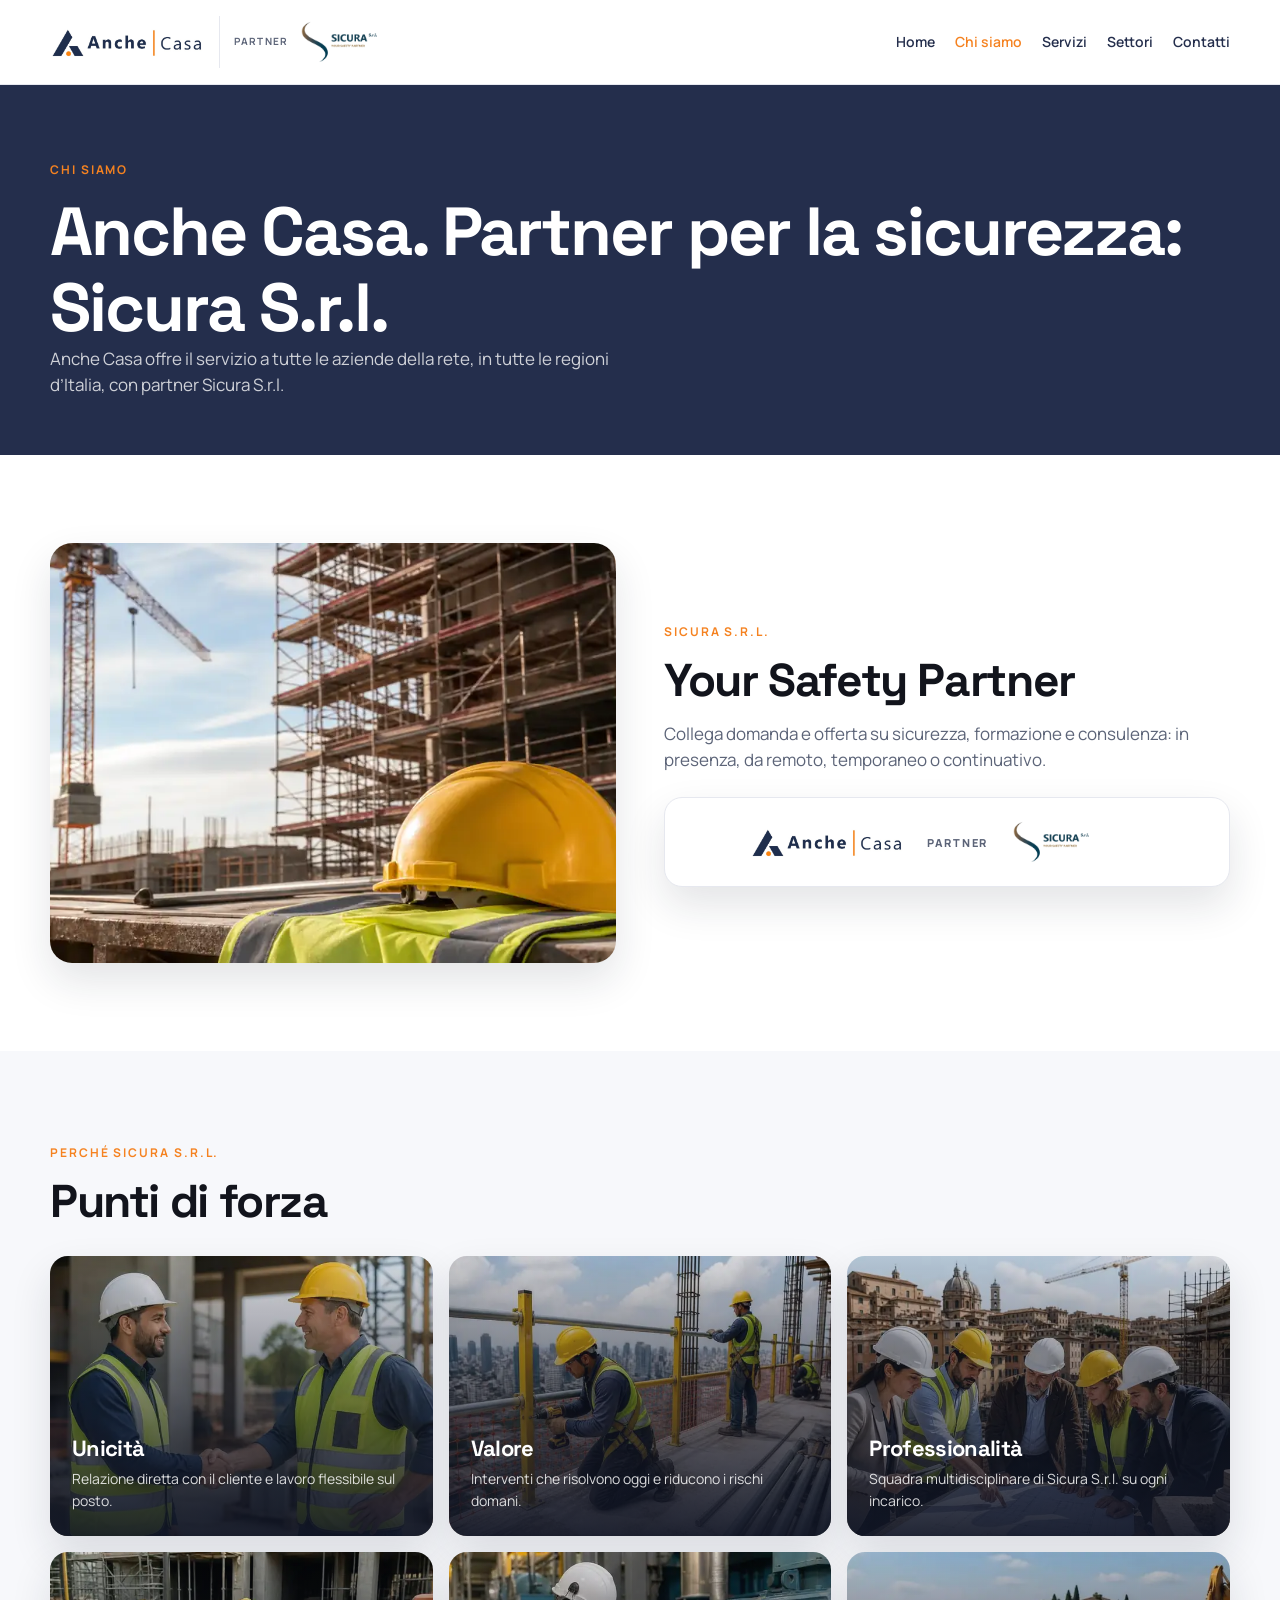
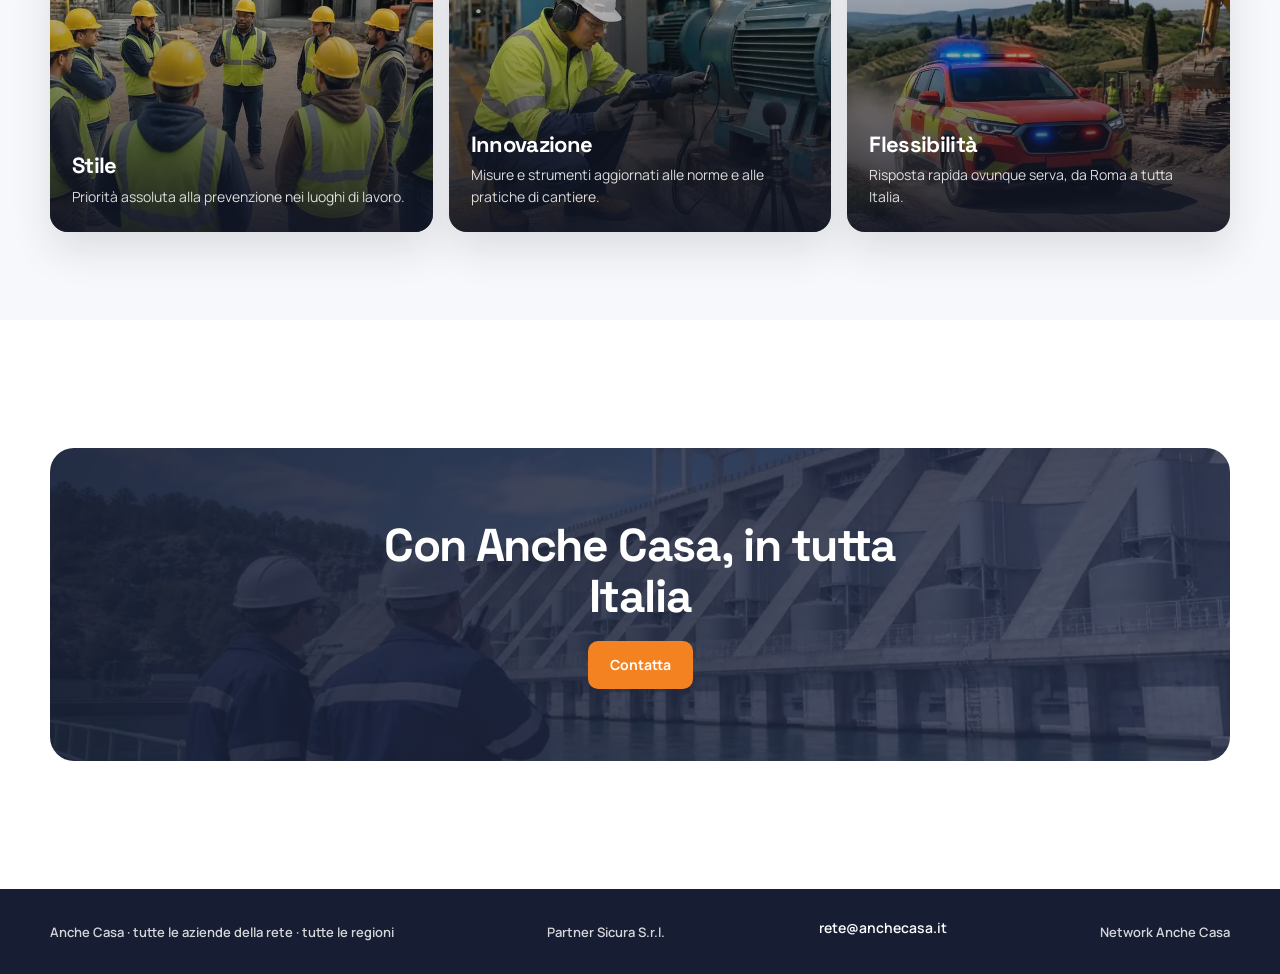
==== chi-siamo.html @ e75a2d47 "Publish Sicura landing so the WhatsApp link stays online. Co-authored-by: Cursor <cursoragent@cursor" ====
<!DOCTYPE html>
<html lang="it">
<head>
  <meta charset="UTF-8" />
  <meta name="viewport" content="width=device-width, initial-scale=1, viewport-fit=cover" />
  <meta property="og:image" content="https://anchecasa.github.io/sicura/assets/whatsapp-card.jpg" />
  <meta property="og:url" content="https://anchecasa.github.io/sicura/chi-siamo.html" />
  <title>Chi siamo · Anche Casa e Sicura S.r.l.</title>
  <link rel="preconnect" href="https://fonts.googleapis.com" />
  <link rel="preconnect" href="https://fonts.gstatic.com" crossorigin />
  <link href="https://fonts.googleapis.com/css2?family=Manrope:wght@400;500;600;700;800&family=Space+Grotesk:wght@500;600;700&display=swap" rel="stylesheet" />
  <link rel="stylesheet" href="assets/site.css?v=12" />
</head>
<body>
  <header class="site-header">
    <div class="wrap nav">
      <a class="brand" href="index.html">
        <img class="anche" src="assets/anche-casa-logo.jpg" alt="Anche Casa" />
        <span class="partner"><span class="lab">Partner</span><img class="lockup" src="assets/sicura-lockup.png" alt="Sicura S.r.l." /></span>
      </a>
      <nav class="nav-links" id="menu">
        <a href="index.html">Home</a>
        <a class="active" href="chi-siamo.html">Chi siamo</a>
        <a href="servizi.html">Servizi</a>
        <a href="progetti.html">Settori</a>
        <a href="contatti.html">Contatti</a>
      </nav>
      <button class="burger" id="burger" aria-label="Menu"><span></span><span></span><span></span></button>
    </div>
  </header>

  <section class="page-hero">
    <div class="wrap">
      <p class="eyebrow">Chi siamo</p>
      <h1>Anche Casa. Partner per la sicurezza: Sicura S.r.l.</h1>
      <p class="lead">Anche Casa offre il servizio a tutte le aziende della rete, in tutte le regioni d’Italia, con partner Sicura S.r.l.</p>
    </div>
  </section>

  <section class="section">
    <div class="wrap split">
      <div class="split-photo" style="background-image:url('assets/cat-cantieri.webp')"></div>
      <div>
        <p class="eyebrow">Sicura S.r.l.</p>
        <h2>Your Safety Partner</h2>
        <p class="lead">Collega domanda e offerta su sicurezza, formazione e consulenza: in presenza, da remoto, temporaneo o continuativo.</p>
        <div class="partner-card block">
          <img class="anche" src="assets/anche-casa-logo.jpg" alt="Anche Casa" />
          <span class="lab">Partner</span>
          <img class="sicura" src="assets/sicura-lockup.png" alt="Sicura S.r.l." />
        </div>
      </div>
    </div>
  </section>

  <section class="section alt">
    <div class="wrap">
      <p class="eyebrow">Perché Sicura S.r.l.</p>
      <h2>Punti di forza</h2>
      <div class="services" style="margin-top:28px">
        <a class="service-card" style="--svc-img:url('card-unicita.webp')" href="mailto:rete@anchecasa.it"><div class="body"><h3>Unicità</h3><p>Relazione diretta con il cliente e lavoro flessibile sul posto.</p></div></a>
        <a class="service-card" style="--svc-img:url('card-valore.webp')" href="mailto:rete@anchecasa.it"><div class="body"><h3>Valore</h3><p>Interventi che risolvono oggi e riducono i rischi domani.</p></div></a>
        <a class="service-card" style="--svc-img:url('card-professionalita.webp')" href="mailto:rete@anchecasa.it"><div class="body"><h3>Professionalità</h3><p>Squadra multidisciplinare di Sicura S.r.l. su ogni incarico.</p></div></a>
        <a class="service-card" style="--svc-img:url('card-stile.webp')" href="mailto:rete@anchecasa.it"><div class="body"><h3>Stile</h3><p>Priorità assoluta alla prevenzione nei luoghi di lavoro.</p></div></a>
        <a class="service-card" style="--svc-img:url('card-innovazione.webp')" href="mailto:rete@anchecasa.it"><div class="body"><h3>Innovazione</h3><p>Misure e strumenti aggiornati alle norme e alle pratiche di cantiere.</p></div></a>
        <a class="service-card" style="--svc-img:url('card-flessibilita.webp')" href="mailto:rete@anchecasa.it"><div class="body"><h3>Flessibilità</h3><p>Risposta rapida ovunque serva, da Roma a tutta Italia.</p></div></a>
      </div>
    </div>
  </section>

  <section class="section">
    <div class="wrap">
      <div class="footer-cta">
        <h2>Con Anche Casa, in tutta Italia</h2>
        <a class="btn btn-orange" href="mailto:rete@anchecasa.it">Contatta</a>
        </div>
    </div>
  </section>

  <footer class="site-footer">
    <div class="wrap foot-bar">
      <span>Anche Casa · tutte le aziende della rete · tutte le regioni</span>
      <span>Partner Sicura S.r.l.</span>
      <a href="mailto:rete@anchecasa.it">rete@anchecasa.it</a>
      <span>Network Anche Casa</span>
    </div>
  </footer>
  <script src="assets/site.js?v=5"></script>
</body>
</html>
---- assets/site.css ----
:root {
  --navy: #242e4c;
  --navy-deep: #171e33;
  --orange: #f58220;
  --orange-hot: #ff9a3c;
  --ink: #12141c;
  --muted: #5c6478;
  --line: #e6e8ef;
  --paper: #f7f8fb;
  --white: #ffffff;
  --teal: #0f3c4f;
  --bronze: #9c7e4f;
  --shadow: 0 18px 40px rgba(23, 30, 51, 0.12);
  --font: "Manrope", system-ui, sans-serif;
  --display: "Space Grotesk", system-ui, sans-serif;
}

* { box-sizing: border-box; margin: 0; padding: 0; }
html {
  scroll-behavior: smooth;
  overflow-x: hidden;
  max-width: 100%;
}
body {
  font-family: var(--font);
  color: var(--ink);
  background: var(--white);
  line-height: 1.55;
  overflow-x: hidden;
  max-width: 100%;
  width: 100%;
  padding-top: 84px;
}
img { max-width: 100%; height: auto; display: block; }
a { color: inherit; text-decoration: none; }
ul { list-style: none; }
button, input, select, textarea { font: inherit; max-width: 100%; }

.wrap {
  width: min(1180px, calc(100% - 32px));
  margin: 0 auto;
  max-width: 100%;
}
.section { padding: 88px 0; }
.section.alt { background: var(--paper); }
.eyebrow {
  display: inline-block;
  font-size: 12px;
  font-weight: 700;
  letter-spacing: 0.16em;
  text-transform: uppercase;
  color: var(--orange);
  margin-bottom: 14px;
}
h1, h2, h3 {
  font-family: var(--display);
  letter-spacing: -0.03em;
  line-height: 1.12;
}
h1 { font-size: clamp(40px, 6vw, 68px); }
h2 { font-size: clamp(30px, 4vw, 46px); margin-bottom: 14px; }
h3 { font-size: 22px; }
.lead { color: var(--muted); font-size: 17px; max-width: 58ch; }
.accent { color: var(--orange); font-style: italic; font-weight: 600; }

.btn {
  display: inline-flex; align-items: center; justify-content: center; gap: 8px;
  min-height: 48px; padding: 0 22px;
  border-radius: 10px; border: 0; cursor: pointer;
  font-weight: 700; font-size: 14px;
  transition: transform .15s ease, filter .15s ease;
}
.btn:hover { transform: translateY(-1px); filter: brightness(1.03); }
.btn-orange { background: var(--orange); color: #fff; }
.btn-dark { background: var(--navy); color: #fff; }
.btn-wa { background: #25d366; color: #fff; }
.btn-ghost {
  background: transparent; color: var(--navy);
  border: 1px solid rgba(36,46,76,.2);
}
.btn-ghost.light { color: #fff; border-color: rgba(255,255,255,.35); }

.nav-cta { flex-shrink: 0; min-height: 42px; padding: 0 18px; }

.site-header {
  position: fixed;
  top: 0;
  left: 0;
  right: 0;
  z-index: 50;
  background: #ffffff;
  border-bottom: 1px solid var(--line);
}
.nav {
  display: flex; align-items: center; justify-content: space-between;
  min-height: 84px; gap: 16px;
}
.brand { display: flex; align-items: center; gap: 14px; min-width: 0; }
.brand img.anche { height: 44px; width: auto; }
.brand .partner {
  display: flex; align-items: center; gap: 10px;
  padding-left: 14px; border-left: 1px solid var(--line);
  min-width: 0;
}
.brand .partner .lab {
  font-size: 10px; color: var(--muted); text-transform: uppercase;
  letter-spacing: .12em; font-weight: 700; white-space: nowrap;
}
.brand .partner img.lockup { height: 52px; width: auto; max-width: 220px; object-fit: contain; }
.nav-links { display: flex; align-items: center; gap: 20px; font-size: 14px; font-weight: 600; color: var(--navy); }
.nav-links a:hover, .nav-links .active { color: var(--orange); }
.burger {
  display: none; width: 42px; height: 42px; border: 1px solid var(--line);
  border-radius: 10px; background: #fff; cursor: pointer;
}
.burger span { display: block; width: 18px; height: 2px; background: var(--navy); margin: 4px auto; }

.hero {
  position: relative;
  min-height: calc(100vh - 120px);
  display: grid; align-items: center;
  color: #fff; overflow: hidden;
}
.hero-bg {
  position: absolute; inset: 0;
  background:
    linear-gradient(105deg, rgba(23,30,51,.92) 0%, rgba(23,30,51,.58) 48%, rgba(23,30,51,.28) 100%),
    url("cat-cantieri.webp") center/cover;
}
.hero .wrap, .hero-content {
  position: relative;
  padding: 96px 28px 80px;
  max-width: 760px;
  box-sizing: border-box;
}
.hero-mock .hero-content {
  margin: 0 auto 0 0;
  width: min(1180px, calc(100% - 64px));
  max-width: 680px;
  padding-left: max(28px, env(safe-area-inset-left));
  padding-right: max(28px, env(safe-area-inset-right));
}
.hero h1 { max-width: 16ch; }
.hero-mock h1 { max-width: 15ch; }
.hero .lead { color: rgba(255,255,255,.84); margin: 18px 0 28px; }
.hero-actions { display: flex; flex-wrap: wrap; gap: 14px; align-items: center; }
.phone-link { color: #fff; font-weight: 700; }
.trust-row {
  display: grid;
  grid-template-columns: repeat(3, minmax(0, 1fr));
  gap: 14px;
  margin-top: 40px;
  padding-top: 28px;
  border-top: 1px solid rgba(255,255,255,.2);
}
.trust-item {
  display: flex; flex-direction: column; gap: 4px;
}
.trust-item strong {
  font-family: var(--display);
  font-size: 16px;
}
.trust-item span {
  font-size: 13px;
  color: rgba(255,255,255,.75);
}

.center-head { text-align: center; margin: 0 auto 36px; max-width: 640px; }
.center-head .lead { margin: 0 auto; }
.center-cta { text-align: center; margin-top: 28px; }

.svc-strip-section { background: #fff; }
.svc-strip {
  display: grid;
  grid-template-columns: repeat(5, minmax(0, 1fr));
  gap: 14px;
}
.svc-strip-2 {
  grid-template-columns: repeat(3, minmax(0, 1fr));
  margin-top: 14px;
  max-width: 760px;
  margin-left: auto;
  margin-right: auto;
}
.svc-tile {
  display: flex;
  flex-direction: column;
  gap: 10px;
  padding: 16px;
  border: 1px solid var(--line);
  border-radius: 14px;
  background: #fff;
  box-shadow: 0 8px 24px rgba(23,30,51,.06);
  text-decoration: none;
  color: var(--ink);
  cursor: pointer;
  transition: transform .2s ease, box-shadow .2s ease, border-color .2s ease;
  min-height: 100%;
}
.svc-tile:hover {
  transform: translateY(-3px);
  border-color: var(--orange);
  box-shadow: 0 16px 32px rgba(23,30,51,.12);
}
.svc-tile-img {
  display: block;
  width: 100%;
  height: auto;
  aspect-ratio: 16/10;
  object-fit: cover;
  border-radius: 10px;
  background: var(--paper);
}
.svc-tile h3 {
  font-size: 17px;
  color: var(--navy);
}
.svc-tile p {
  font-size: 13px;
  color: var(--muted);
  line-height: 1.45;
}

.about-stats {
  display: grid;
  grid-template-columns: repeat(3, minmax(0, 1fr));
  gap: 12px;
  margin-top: 28px;
}
.about-stat {
  padding: 16px;
  border: 1px solid var(--line);
  border-radius: 12px;
  background: #fff;
}
.about-stat b {
  display: block;
  font-family: var(--display);
  font-size: 18px;
  color: var(--navy);
  margin-bottom: 4px;
}
.about-stat span { font-size: 13px; color: var(--muted); }

.project-grid {
  display: grid;
  grid-template-columns: repeat(4, minmax(0, 1fr));
  gap: 14px;
}
.project-card {
  position: relative;
  isolation: isolate;
  overflow: hidden;
  border-radius: 14px;
  min-height: 220px;
  display: flex;
  align-items: flex-end;
  padding: 16px;
  color: #fff;
  text-decoration: none;
  cursor: pointer;
  box-shadow: var(--shadow);
  transition: transform .2s ease;
}
.project-card::before {
  content: "";
  position: absolute; inset: 0; z-index: -2;
  background: var(--svc-img) center/cover no-repeat;
}
.project-card::after {
  content: "";
  position: absolute; inset: 0; z-index: -1;
  background: linear-gradient(180deg, transparent, rgba(17,22,38,.88));
}
.project-card:hover { transform: translateY(-3px); }
.project-card span {
  font-family: var(--display);
  font-size: 18px;
  font-weight: 700;
}

.cta-bar {
  background: var(--navy);
  color: #fff;
  padding: 36px 0;
}
.cta-bar-inner {
  display: flex;
  align-items: center;
  justify-content: space-between;
  gap: 24px;
  flex-wrap: wrap;
}
.cta-bar h2 { margin-bottom: 6px; font-size: clamp(24px, 3vw, 34px); }
.cta-bar p { color: rgba(255,255,255,.78); max-width: 52ch; }

.quote-grid {
  display: grid;
  grid-template-columns: 1fr 1.05fr;
  gap: 36px;
  align-items: start;
}
.quote-grid a { color: var(--orange); font-weight: 700; }

.hero-card {
  background: #fff; color: var(--ink);
  border-radius: 18px; padding: 28px;
  box-shadow: var(--shadow);
}
.hero-card h3 { margin-bottom: 8px; }
.hero-card p { color: var(--muted); font-size: 14px; margin-bottom: 18px; }
.hero-services .hero-svc-list {
  list-style: none;
  display: grid;
  gap: 8px;
  margin: 0 0 18px;
  padding: 0;
}
.hero-services .hero-svc-list a {
  display: block;
  padding: 10px 12px;
  border-radius: 10px;
  background: var(--paper);
  border: 1px solid var(--line);
  color: var(--navy);
  font-size: 14px;
  font-weight: 600;
}
.hero-services .hero-svc-list a:hover {
  border-color: var(--orange);
  color: var(--orange);
}
.hero-services .btn { width: 100%; justify-content: center; }
.form-grid { display: grid; gap: 12px; }
.form-grid label { font-size: 12px; font-weight: 700; color: var(--navy); }
.form-grid input, .form-grid select, .form-grid textarea {
  width: 100%; border: 1px solid var(--line); border-radius: 10px;
  padding: 12px 14px; background: var(--paper);
}
.form-note { display: none; margin-top: 12px; padding: 12px; border-radius: 10px; background: #eaf7ef; color: #1d5a3a; font-size: 14px; }

.values {
  display: grid; grid-template-columns: repeat(4, 1fr);
  margin-top: -36px; position: relative; z-index: 2; gap: 12px;
}
.value {
  position: relative; isolation: isolate; overflow: hidden;
  min-height: 220px; border-radius: 16px; color: #fff;
  display: flex; flex-direction: column; justify-content: flex-end;
  padding: 18px; box-shadow: var(--shadow);
  text-decoration: none;
  cursor: pointer;
  transition: transform .2s ease, box-shadow .2s ease;
}
a.value:hover, a.mini:hover, a.step:hover {
  transform: translateY(-3px);
  box-shadow: 0 16px 36px rgba(23,30,51,.22);
}
.value::before {
  content: ""; position: absolute; inset: 0; z-index: -2;
  background: var(--svc-img) center/cover no-repeat;
}
.value::after {
  content: ""; position: absolute; inset: 0; z-index: -1;
  background: linear-gradient(180deg, rgba(23,30,51,.1), rgba(17,22,38,.92));
}
.value strong { font-family: var(--display); font-size: 18px; }
.value span { font-size: 14px; opacity: .9; margin-top: 6px; }

.partners {
  display: flex; flex-wrap: wrap; gap: 20px; align-items: center; justify-content: center;
  padding: 34px 0; border-bottom: 1px solid var(--line);
}
.partner-card {
  display: inline-flex;
  align-items: center;
  justify-content: center;
  gap: 18px;
  flex-wrap: wrap;
  background: #ffffff;
  border: 1px solid var(--line);
  border-radius: 18px;
  padding: 18px 28px;
  box-shadow: var(--shadow);
  max-width: 100%;
  box-sizing: border-box;
}
.partner-card img.anche {
  height: 44px;
  width: auto;
  max-width: 42vw;
}
.partner-card img.sicura {
  height: 52px;
  width: auto;
  max-width: min(220px, 46vw);
  object-fit: contain;
}
.partner-card .lab {
  font-size: 11px;
  font-weight: 800;
  letter-spacing: .16em;
  text-transform: uppercase;
  color: var(--muted);
  padding: 0 4px;
}
.partner-card.block {
  display: flex;
  width: 100%;
  margin-top: 24px;
}
.foot-brand .partner-card {
  margin: 12px 0 14px;
  padding: 14px 18px;
  justify-content: flex-start;
}
.foot-brand .partner-card img.anche { height: 36px; }
.foot-brand .partner-card img.sicura { height: 42px; }

.split { display: grid; grid-template-columns: 1fr 1fr; gap: 48px; align-items: center; }
.split-photo {
  border-radius: 22px; overflow: hidden; min-height: 420px;
  background: url("cat-industrie.webp") center/cover;
  box-shadow: var(--shadow);
}
.mini-cards { display: grid; grid-template-columns: repeat(3, 1fr); gap: 12px; margin-top: 28px; }
.mini {
  position: relative; isolation: isolate; overflow: hidden;
  min-height: 150px; border-radius: 14px; color: #fff;
  display: flex; flex-direction: column; justify-content: flex-end;
  padding: 14px; box-shadow: var(--shadow);
  text-decoration: none; cursor: pointer;
  transition: transform .2s ease, box-shadow .2s ease;
}
.mini::before {
  content: ""; position: absolute; inset: 0; z-index: -2;
  background: var(--svc-img) center/cover no-repeat;
}
.mini::after {
  content: ""; position: absolute; inset: 0; z-index: -1;
  background: linear-gradient(180deg, transparent, rgba(17,22,38,.9));
}
.mini b { display: block; font-size: 15px; margin-bottom: 4px; }
.mini span { font-size: 13px; opacity: .9; }

.head-row { display: flex; justify-content: space-between; gap: 20px; align-items: end; margin-bottom: 28px; flex-wrap: wrap; }
.services, .sectors {
  display: grid; grid-template-columns: repeat(3, 1fr); gap: 16px;
}
.sectors { grid-template-columns: repeat(5, 1fr); }
.sectors-list { grid-template-columns: repeat(2, 1fr); }

.service-card, .sector-card {
  position: relative; isolation: isolate; overflow: hidden;
  border-radius: 18px; min-height: 280px; color: #fff;
  display: flex; flex-direction: column; justify-content: flex-end;
  box-shadow: var(--shadow);
  text-decoration: none; cursor: pointer;
  transition: transform .2s ease, box-shadow .2s ease;
}
.service-card:hover, .sector-card:hover {
  transform: translateY(-4px);
  box-shadow: 0 22px 44px rgba(23,30,51,.22);
}
.service-card::before, .sector-card::before {
  content: ""; position: absolute; inset: 0; z-index: -2;
  background: var(--svc-img) center/cover no-repeat;
  transition: transform .35s ease;
}
.service-card:hover::before, .sector-card:hover::before { transform: scale(1.07); }
.service-card::after, .sector-card::after {
  content: ""; position: absolute; inset: 0; z-index: -1;
  background: linear-gradient(180deg, rgba(23,30,51,.12) 0%, rgba(17,22,38,.92) 100%);
}
.service-card .body, .sector-card .body { padding: 20px 22px 24px; }
.icon-pill { display: none !important; }
.service-card p, .sector-card p { color: rgba(255,255,255,.84); font-size: 14px; margin-top: 8px; }
.service-card .more { display: inline-flex; margin-top: 14px; color: var(--orange-hot); font-weight: 700; font-size: 13px; }

.service-card.plain, .light-card {
  background: transparent; color: #fff; border: 0;
  min-height: 240px; justify-content: flex-end; box-shadow: var(--shadow);
}
.service-card.plain::before, .light-card::before { display: block; }
.service-card.plain::after, .light-card::after { display: block; }
.service-card.plain .body, .light-card .body { padding: 20px 22px 24px; }
.service-card.plain h3, .light-card h3 { color: #fff; }
.service-card.plain p, .light-card p { color: rgba(255,255,255,.86); }
.service-card.plain .icon-pill { display: none !important; }

.steps { display: grid; grid-template-columns: repeat(4, 1fr); gap: 14px; }
.step {
  position: relative; isolation: isolate; overflow: hidden;
  border-radius: 16px; min-height: 240px; color: #fff;
  display: flex; flex-direction: column; justify-content: flex-end;
  padding: 18px; box-shadow: var(--shadow);
  text-decoration: none; cursor: pointer;
  transition: transform .2s ease, box-shadow .2s ease;
}
.step::before {
  content: ""; position: absolute; inset: 0; z-index: -2;
  background: var(--svc-img) center/cover no-repeat;
}
.step::after {
  content: ""; position: absolute; inset: 0; z-index: -1;
  background: linear-gradient(180deg, rgba(23,30,51,.05), rgba(17,22,38,.92));
}
.step .num { font-family: var(--display); font-size: 28px; color: var(--orange); margin-bottom: 8px; }
.step p { color: rgba(255,255,255,.88); font-size: 14px; margin-top: 8px; }

.band {
  border-radius: 24px; overflow: hidden; color: #fff;
  display: grid; grid-template-columns: 1.2fr .8fr;
  background:
    linear-gradient(120deg, rgba(23,30,51,.92), rgba(15,60,79,.78)),
    url("cat-navali.webp") center/cover;
}
.band > div { padding: 48px; }
.band .panel {
  background: rgba(255,255,255,.08);
  border-left: 1px solid rgba(255,255,255,.12);
}
.band .stat { margin-bottom: 22px; }
.band .stat b { display: block; font-family: var(--display); font-size: 34px; }
.band .stat span { opacity: .8; }

.detail {
  scroll-margin-top: 100px;
  background: #fff; border: 1px solid var(--line); border-radius: 20px;
  padding: 28px; margin-bottom: 16px;
  text-decoration: none; color: inherit; display: block;
  cursor: default;
  transition: transform .2s ease, box-shadow .2s ease;
}
a.detail { cursor: pointer; }
a.detail:hover {
  transform: translateY(-3px);
  box-shadow: 0 16px 36px rgba(23,30,51,.16);
}
.detail .meta { color: var(--orange); font-weight: 700; font-size: 12px; letter-spacing: .12em; text-transform: uppercase; margin-bottom: 10px; }
.detail h3 { color: var(--navy); margin-bottom: 8px; }
.detail ul { margin-top: 14px; display: grid; gap: 8px; }
.detail li { padding-left: 18px; position: relative; color: var(--muted); font-size: 14px; }
.detail li::before {
  content: ""; position: absolute; left: 0; top: 9px;
  width: 8px; height: 8px; border-radius: 50%; background: var(--orange);
}
.detail-media {
  border-radius: 14px; overflow: hidden; margin: 16px 0 8px;
  aspect-ratio: 21/9; background: center/cover no-repeat;
}

.partnership {
  display: none;
}

.footer-cta {
  margin: 40px 0 0; border-radius: 24px; overflow: hidden; color: #fff; text-align: center;
  padding: 72px 24px;
  background:
    linear-gradient(120deg, rgba(23,30,51,.9), rgba(36,46,76,.75)),
    url("cat-dighe.webp") center/cover;
}
.footer-cta h2 { max-width: 18ch; margin: 0 auto 18px; }

.site-footer {
  background: var(--navy-deep); color: rgba(255,255,255,.75);
  padding: 28px 0; margin-top: 40px;
}
.foot-bar {
  display: flex;
  flex-wrap: wrap;
  gap: 10px 22px;
  align-items: center;
  justify-content: space-between;
  font-size: 13px;
  font-weight: 600;
  color: rgba(255,255,255,.82);
}
.foot-bar a { color: #fff; display: inline; margin: 0; }
.foot-bar a:hover { color: var(--orange-hot); }
.foot-grid {
  display: grid; grid-template-columns: 1.3fr 1fr 1fr 1fr; gap: 28px; margin-bottom: 36px;
}
.site-footer h4 { color: #fff; margin-bottom: 14px; font-size: 14px; }
.site-footer a { display: block; margin-bottom: 8px; font-size: 14px; }
.site-footer a:hover { color: var(--orange); }
.foot-brand p { font-size: 14px; }
.copy {
  border-top: 1px solid rgba(255,255,255,.1);
  padding-top: 18px; font-size: 13px;
  display: flex; justify-content: space-between; gap: 12px; flex-wrap: wrap;
}

.page-hero { background: var(--navy); color: #fff; padding: 72px 0 56px; }
.page-hero .lead { color: rgba(255,255,255,.78); }

.jump-grid {
  display: grid; grid-template-columns: repeat(3, 1fr); gap: 14px; margin-top: 32px;
}
.jump-card {
  position: relative; isolation: isolate; overflow: hidden;
  border-radius: 16px; min-height: 160px; color: #fff;
  display: flex; align-items: flex-end; padding: 18px;
  box-shadow: var(--shadow);
  text-decoration: none; cursor: pointer;
  transition: transform .2s ease, box-shadow .2s ease;
}
.jump-card:hover { transform: translateY(-3px); }
.jump-card::before {
  content: ""; position: absolute; inset: 0; z-index: -2;
  background: var(--svc-img) center/cover no-repeat;
}
.jump-card::after {
  content: ""; position: absolute; inset: 0; z-index: -1;
  background: linear-gradient(180deg, transparent, rgba(17,22,38,.9));
}
.jump-card .icon-pill { margin: 0 0 10px; }
.jump-card .more { color: var(--orange-hot); font-weight: 700; font-size: 13px; margin-top: 6px; display: block; }

.wa-page {
  min-height: 100vh; display: grid; place-items: center;
  background:
    radial-gradient(700px 400px at 20% 0%, rgba(245,130,32,.2), transparent),
    linear-gradient(180deg, #171e33, #0f3c4f);
  color: #fff; padding: 40px 20px;
}
.wa-card {
  width: min(520px, 100%);
  background: rgba(255,255,255,.06);
  border: 1px solid rgba(255,255,255,.14);
  border-radius: 24px; padding: 36px 28px; text-align: center;
  box-shadow: var(--shadow);
}
.wa-card img.logo { height: 120px; width: auto; margin: 0 auto 18px; }
.wa-card h1 { font-size: 34px; margin-bottom: 8px; }
.wa-card p { color: rgba(255,255,255,.8); margin-bottom: 22px; }
.wa-card .actions { display: grid; gap: 12px; }
.wa-preview {
  border-radius: 14px; overflow: hidden; margin: 18px 0 22px;
  border: 1px solid rgba(255,255,255,.12);
}

.back-top {
  position: fixed;
  right: max(16px, env(safe-area-inset-right));
  bottom: max(20px, env(safe-area-inset-bottom));
  z-index: 80;
  width: 48px;
  height: 48px;
  border: 0;
  border-radius: 50%;
  background: var(--orange);
  color: #fff;
  font-size: 22px;
  font-weight: 700;
  line-height: 1;
  cursor: pointer;
  box-shadow: 0 10px 28px rgba(23, 30, 51, .28);
  opacity: 0;
  visibility: hidden;
  transform: translateY(10px);
  transition: opacity .2s ease, transform .2s ease, visibility .2s ease;
}
.back-top.show {
  opacity: 1;
  visibility: visible;
  transform: translateY(0);
}
.back-top:hover { filter: brightness(1.05); }

@media (max-width: 1100px) {
  .sectors { grid-template-columns: repeat(3, 1fr); }
}
@media (max-width: 980px) {
  .site-header .wrap.nav { position: relative; }
  .hero .wrap, .split, .band, .foot-grid, .quote-grid { grid-template-columns: 1fr; }
  .values, .services, .steps, .mini-cards, .jump-grid, .sectors { grid-template-columns: 1fr 1fr; }
  .svc-strip { grid-template-columns: repeat(2, minmax(0, 1fr)); }
  .svc-strip-2 { grid-template-columns: 1fr 1fr; max-width: none; }
  .project-grid { grid-template-columns: 1fr 1fr; }
  .trust-row { grid-template-columns: 1fr; gap: 12px; }
  .about-stats { grid-template-columns: 1fr; }
  .nav-cta { display: none; }
  .nav-links { display: none; }
  .nav-links.open {
    display: flex; flex-direction: column; align-items: flex-start;
    position: absolute; left: 0; right: 0; top: 100%;
    width: 100%;
    max-width: 100vw;
    background: #fff; padding: 18px 20px 24px; border-bottom: 1px solid var(--line);
    z-index: 60;
  }
  .burger { display: inline-block; flex-shrink: 0; }
  .brand { flex: 1; min-width: 0; gap: 10px; }
  .brand .partner .lab { display: none; }
  .brand img.anche { height: 48px; max-width: min(160px, 40vw); object-fit: contain; }
  .brand .partner img.lockup { height: 48px; max-width: min(180px, 42vw); }
  .nav { min-height: 78px; }
  body { padding-top: 78px; }
  .hero .wrap, .hero-content {
    padding: 56px 20px 48px;
    width: calc(100% - 40px);
    max-width: none;
  }
  .hero-mock .hero-content {
    width: calc(100% - 40px);
    padding-left: 20px;
    padding-right: 20px;
  }
  .hero h1 { max-width: none; }
  .section { padding: 56px 0; }
  .band > div { padding: 28px; }
  .band .panel { border-left: 0; border-top: 1px solid rgba(255,255,255,.12); }
  .split-photo { min-height: 260px; }
  .values { margin-top: -24px; }
  .cta-bar-inner { flex-direction: column; align-items: flex-start; }
}
@media (max-width: 640px) {
  .wrap { width: calc(100% - 24px); }
  .values, .services, .steps, .mini-cards, .jump-grid, .sectors,
  .sectors[style], .svc-strip, .svc-strip-2, .project-grid { grid-template-columns: 1fr !important; }
  .foot-bar { justify-content: center; text-align: center; }
  .brand .partner { padding-left: 10px; gap: 8px; }
  .brand .partner img.lockup { height: 46px; max-width: min(170px, 44vw); }
  .brand img.anche { height: 46px; max-width: min(150px, 40vw); object-fit: contain; }
  .nav { min-height: 76px; gap: 10px; }
  body { padding-top: 76px; }
  .burger { width: 46px; height: 46px; }
  h1 { font-size: clamp(28px, 8vw, 40px); }
  h2 { font-size: clamp(24px, 6vw, 34px); }
  .lead { font-size: 15px; max-width: none; }
  .hero { min-height: auto; }
  .hero-card { padding: 20px; }
  .partner-card {
    padding: 14px 16px;
    gap: 10px;
    width: 100%;
  }
  .partner-card img.anche { height: 32px; }
  .partner-card img.sicura { height: 36px; max-width: 55%; }
  .service-card, .sector-card, .step, .value { min-height: 200px; }
  .detail { padding: 18px; }
  .detail-media { aspect-ratio: 16/9; }
  .page-hero { padding: 48px 0 36px; }
  .footer-cta { padding: 48px 18px; margin-top: 24px; }
  .footer-cta h2 { max-width: none; }
  .site-footer { padding: 40px 0 24px; }
  .copy { flex-direction: column; }
  .head-row { align-items: start; }
  .head-row .btn { width: 100%; }
}
@media (max-width: 380px) {
  .brand { gap: 8px; }
  .brand .partner { padding-left: 8px; }
  .brand img.anche { height: 42px; max-width: 36vw; }
  .brand .partner img.lockup { height: 42px; max-width: 40vw; }
  .nav { min-height: 72px; }
}
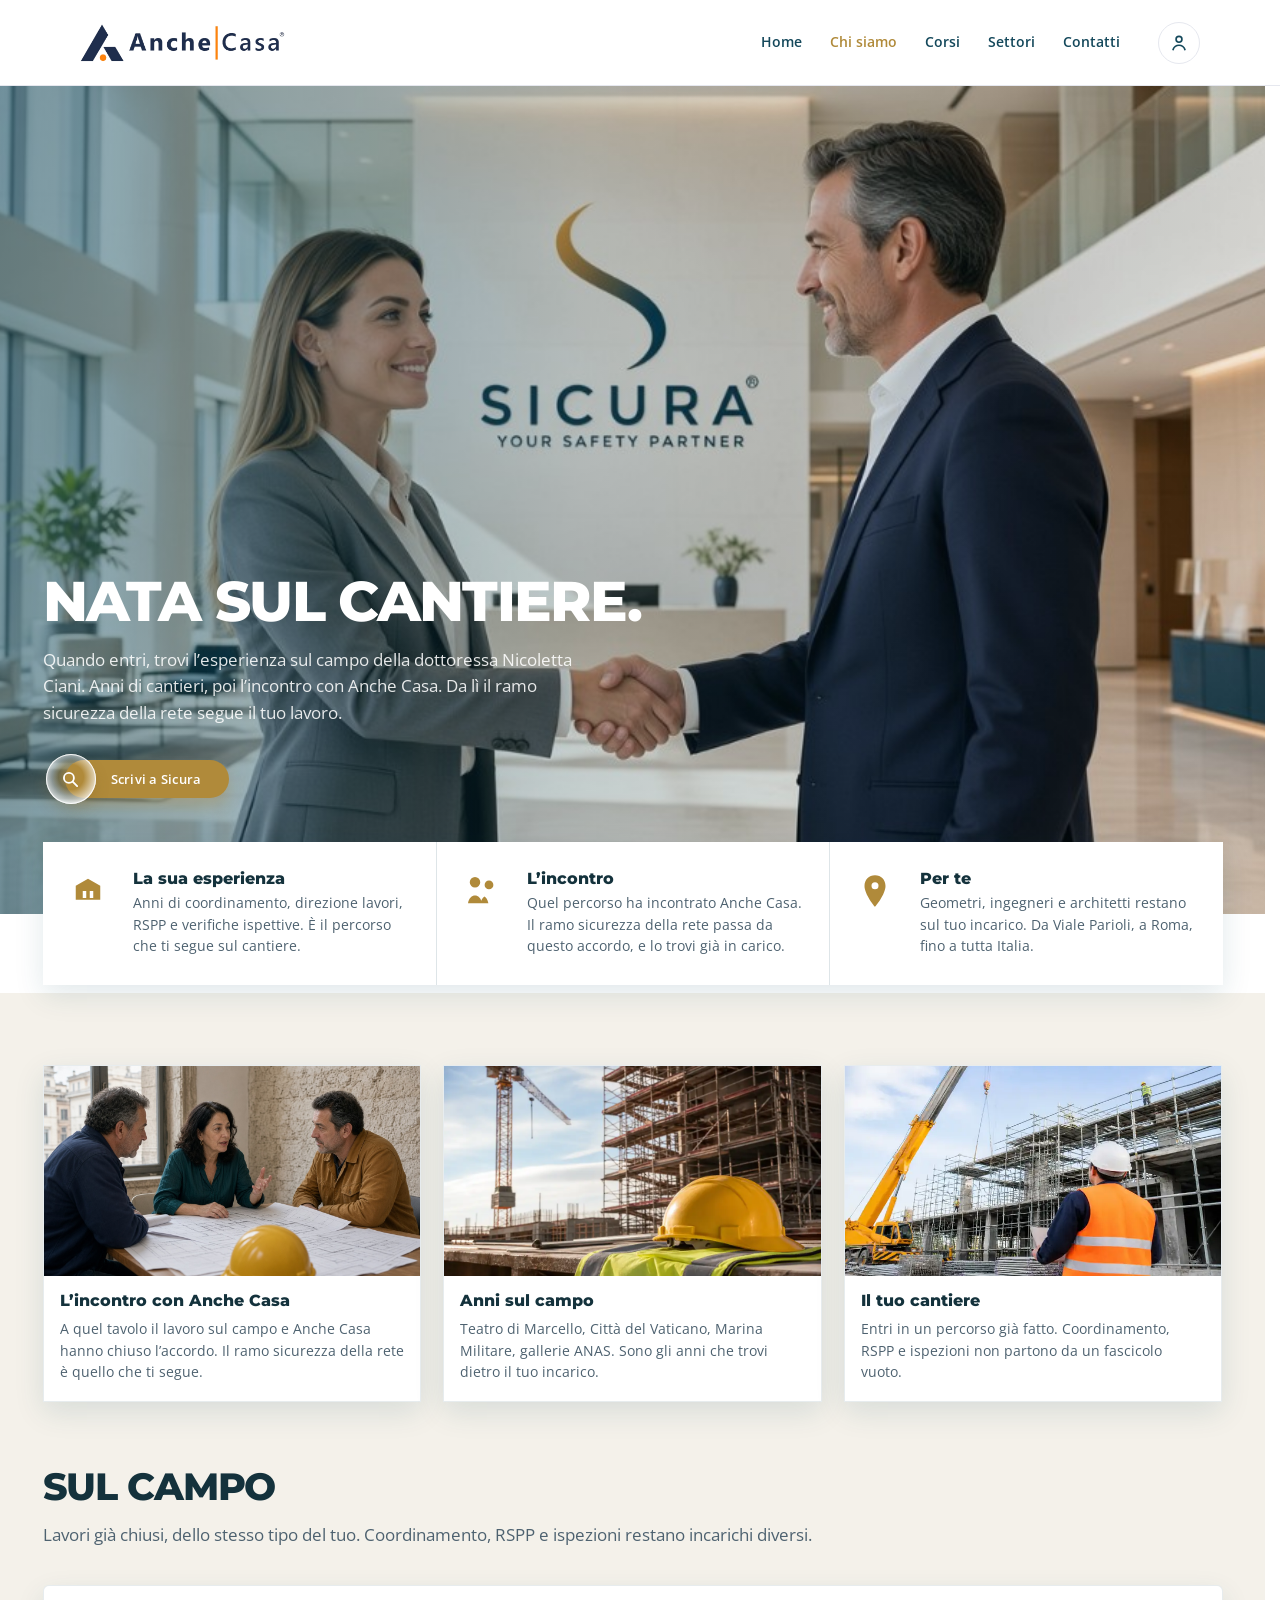
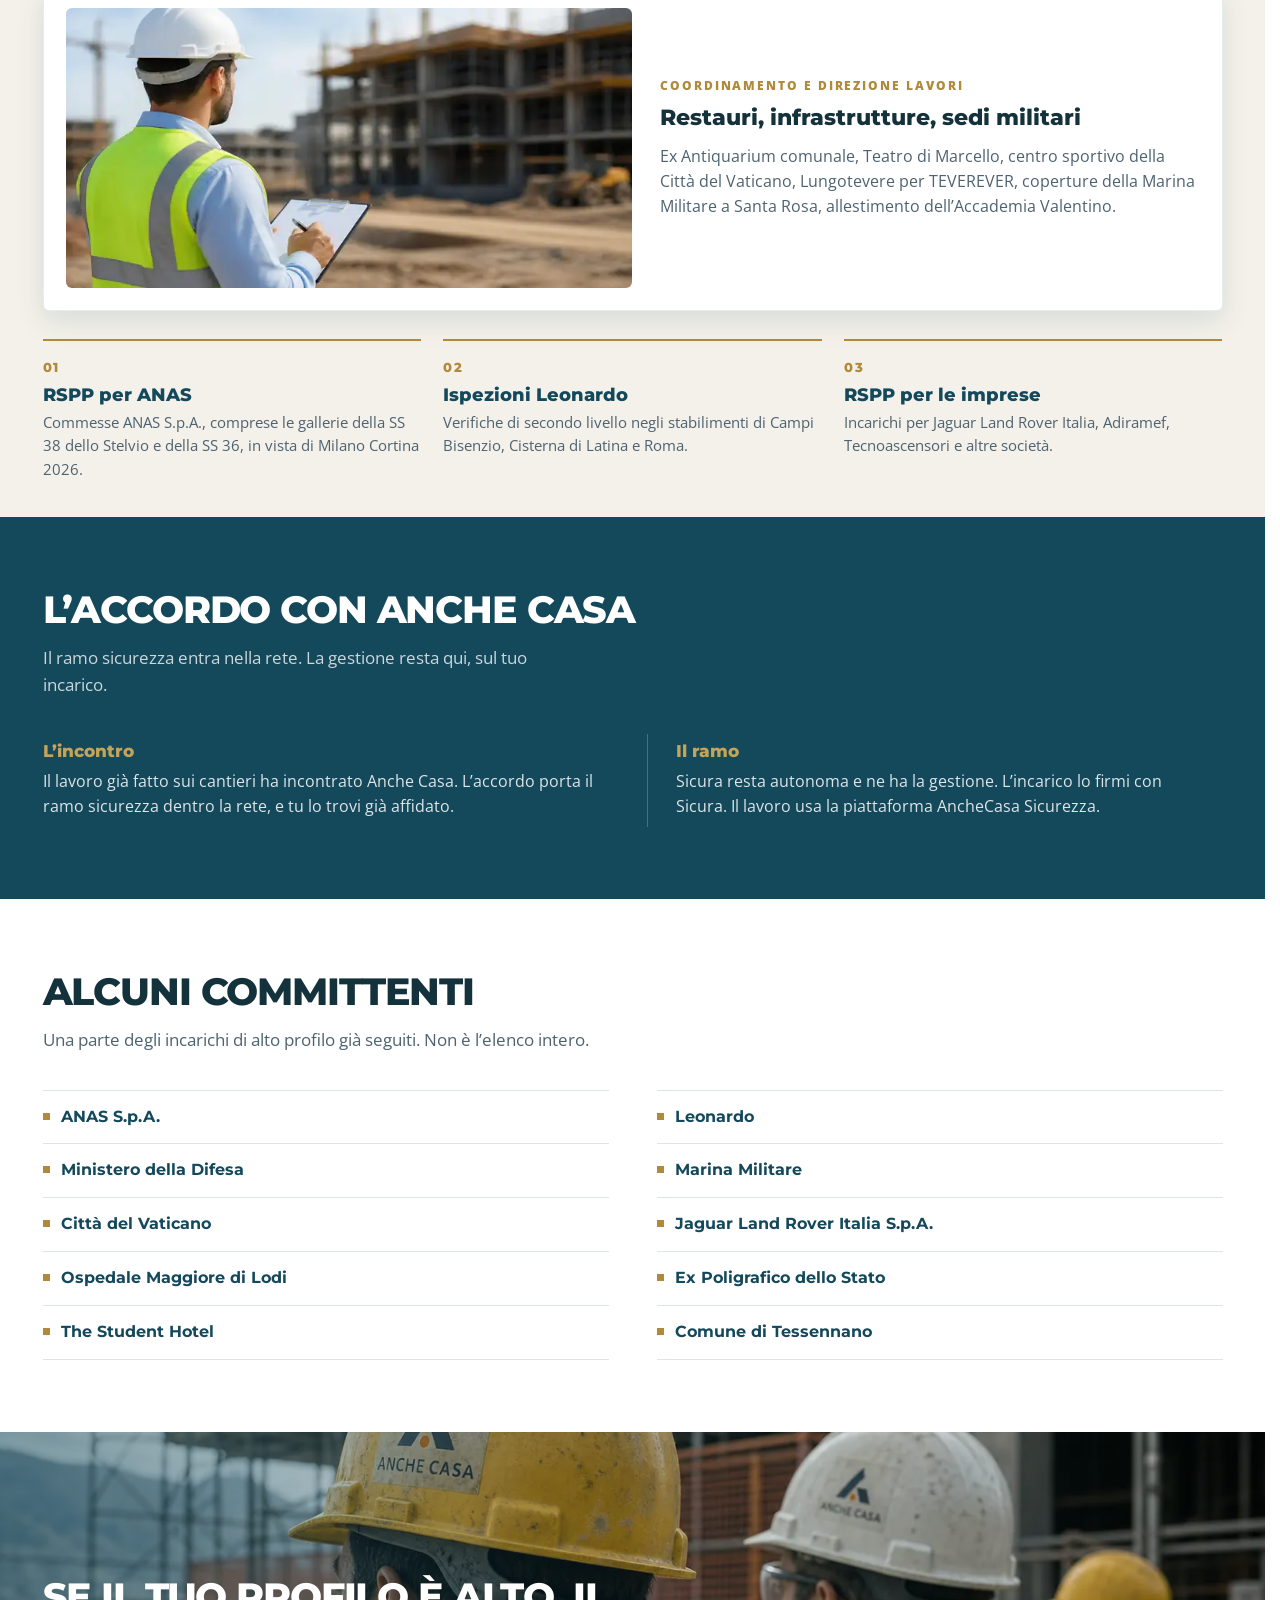
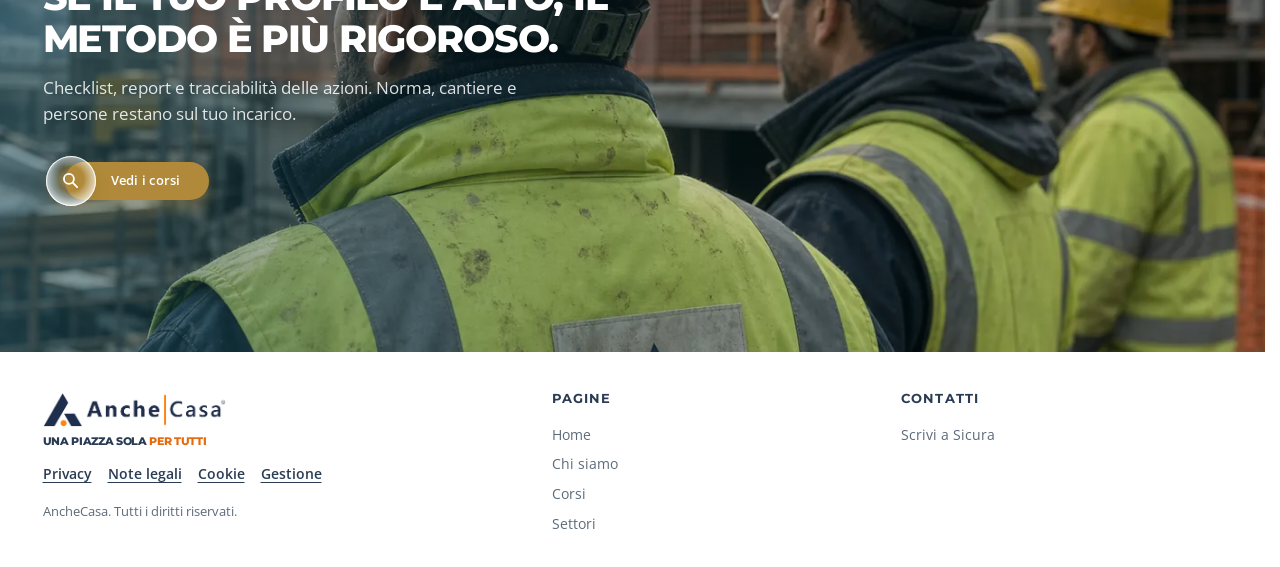
==== commit 79633732: "Sostituisce le pagine pubblicate con il sito della porta 4791. Co-authored-by: Cursor <cursoragent@c" ====
--- a/chi-siamo.html
+++ b/chi-siamo.html
@@ -3,88 +3,195 @@
 <head>
   <meta charset="UTF-8" />
   <meta name="viewport" content="width=device-width, initial-scale=1, viewport-fit=cover" />
-  <meta property="og:image" content="https://anchecasa.github.io/sicura/assets/whatsapp-card.jpg" />
-  <meta property="og:url" content="https://anchecasa.github.io/sicura/chi-siamo.html" />
-  <title>Chi siamo · Anche Casa e Sicura S.r.l.</title>
+  <title>Chi siamo · Sicura</title>
+  <meta name="description" content="L’esperienza sul campo della dottoressa Nicoletta Ciani e l’incontro con Anche Casa. Il ramo sicurezza della rete, per il tuo incarico." />
   <link rel="preconnect" href="https://fonts.googleapis.com" />
   <link rel="preconnect" href="https://fonts.gstatic.com" crossorigin />
-  <link href="https://fonts.googleapis.com/css2?family=Manrope:wght@400;500;600;700;800&family=Space+Grotesk:wght@500;600;700&display=swap" rel="stylesheet" />
-  <link rel="stylesheet" href="assets/site.css?v=12" />
+  <link href="https://fonts.googleapis.com/css2?family=Montserrat:wght@600;700;800&family=Open+Sans:wght@400;600;700&display=swap" rel="stylesheet" />
+  <link rel="stylesheet" href="assets/site.css?v=28" />
+  <link rel="stylesheet" href="assets/home-az.css?v=25" />
+  <link rel="stylesheet" href="assets/pagine.css?v=11" />
 </head>
-<body>
+<body class="az-home pagina-chi">
   <header class="site-header">
     <div class="wrap nav">
-      <a class="brand" href="index.html">
-        <img class="anche" src="assets/anche-casa-logo.jpg" alt="Anche Casa" />
-        <span class="partner"><span class="lab">Partner</span><img class="lockup" src="assets/sicura-lockup.png" alt="Sicura S.r.l." /></span>
-      </a>
+      <div class="brand">
+        <a href="https://sito-preview.vercel.app/sito/index.html" aria-label="AncheCasa, vai al sito">
+          <img class="anche" src="assets/anchecasa-orizzontale.png?v=1" alt="Anche Casa" />
+        </a>
+      </div>
       <nav class="nav-links" id="menu">
         <a href="index.html">Home</a>
-        <a class="active" href="chi-siamo.html">Chi siamo</a>
-        <a href="servizi.html">Servizi</a>
+        <a href="chi-siamo.html">Chi siamo</a>
+        <a href="corsi.html">Corsi</a>
         <a href="progetti.html">Settori</a>
         <a href="contatti.html">Contatti</a>
       </nav>
       <button class="burger" id="burger" aria-label="Menu"><span></span><span></span><span></span></button>
     </div>
   </header>
+  <main>
+    <section class="az-hero">
+      <img class="az-hero-bg" src="assets/hero-sicura.jpg" alt="">
+      <div class="wrap">
+        <h1>Nata sul cantiere.</h1>
+        <p class="lead">Quando entri, trovi l’esperienza sul campo della dottoressa Nicoletta Ciani. Anni di cantieri, poi l’incontro con Anche Casa. Da lì il ramo sicurezza della rete segue il tuo lavoro.</p>
+        <a class="btn-lente" href="contatti.html#contact-form">
+          <span class="btn-lente-orb" aria-hidden="true">
+            <svg viewBox="0 0 24 24" width="21" height="21" fill="none">
+              <circle cx="10.2" cy="10.2" r="5.7" stroke="#fff" stroke-width="2.1"/>
+              <path d="M14.5 14.5 L19.6 19.6" stroke="#fff" stroke-width="2.1" stroke-linecap="round"/>
+            </svg>
+          </span>
+          Scrivi a Sicura
+        </a>
+      </div>
+    </section>
 
-  <section class="page-hero">
-    <div class="wrap">
-      <p class="eyebrow">Chi siamo</p>
-      <h1>Anche Casa. Partner per la sicurezza: Sicura S.r.l.</h1>
-      <p class="lead">Anche Casa offre il servizio a tutte le aziende della rete, in tutte le regioni d’Italia, con partner Sicura S.r.l.</p>
+    <div class="az-strip-wrap">
+      <div class="wrap az-strip">
+        <article>
+          <svg viewBox="0 0 48 48" fill="none" aria-hidden="true"><path d="M10 34V18l14-8 14 8v16H10zm8-2h4v-8h-4v8zm8 0h4v-8h-4v8z" fill="currentColor"/></svg>
+          <div>
+            <h3>La sua esperienza</h3>
+            <p>Anni di coordinamento, direzione lavori, RSPP e verifiche ispettive. È il percorso che ti segue sul cantiere.</p>
+          </div>
+        </article>
+        <article>
+          <svg viewBox="0 0 48 48" fill="none" aria-hidden="true"><path d="M16 20a6 6 0 1 1 0-12 6 6 0 0 1 0 12zm16 2a5 5 0 1 1 0-10 5 5 0 0 1 0 10zM8 38c.8-6 4.6-9 8-9s7.2 3 8 9H8zm14.5 0c.4-3.2 2-6 4.2-7.6 1.6 1 3.6 2.8 4.6 7.6h-8.8z" fill="currentColor"/></svg>
+          <div>
+            <h3>L’incontro</h3>
+            <p>Quel percorso ha incontrato Anche Casa. Il ramo sicurezza della rete passa da questo accordo, e lo trovi già in carico.</p>
+          </div>
+        </article>
+        <article>
+          <svg viewBox="0 0 48 48" fill="none" aria-hidden="true"><path d="M24 6c-7 0-12 5.2-12 12.2C12 28 24 42 24 42s12-14 12-23.8C36 11.2 31 6 24 6zm0 16a4 4 0 1 1 0-8 4 4 0 0 1 0 8z" fill="currentColor"/></svg>
+          <div>
+            <h3>Per te</h3>
+            <p>Geometri, ingegneri e architetti restano sul tuo incarico. Da Viale Parioli, a Roma, fino a tutta Italia.</p>
+          </div>
+        </article>
+      </div>
     </div>
-  </section>
 
-  <section class="section">
-    <div class="wrap split">
-      <div class="split-photo" style="background-image:url('assets/cat-cantieri.webp')"></div>
-      <div>
-        <p class="eyebrow">Sicura S.r.l.</p>
-        <h2>Your Safety Partner</h2>
-        <p class="lead">Collega domanda e offerta su sicurezza, formazione e consulenza: in presenza, da remoto, temporaneo o continuativo.</p>
-        <div class="partner-card block">
-          <img class="anche" src="assets/anche-casa-logo.jpg" alt="Anche Casa" />
-          <span class="lab">Partner</span>
-          <img class="sicura" src="assets/sicura-lockup.png" alt="Sicura S.r.l." />
+    <section class="az-band carta chi-card">
+      <div class="wrap">
+        <div class="az-shots">
+          <article class="az-shot">
+            <img src="assets/chi-incontro.jpg?v=1" alt="Incontro sui disegni di cantiere">
+            <h3>L’incontro con Anche Casa</h3>
+            <p>A quel tavolo il lavoro sul campo e Anche Casa hanno chiuso l’accordo. Il ramo sicurezza della rete è quello che ti segue.</p>
+          </article>
+          <article class="az-shot">
+            <img src="assets/cat-cantieri.webp" alt="Cantiere aperto">
+            <h3>Anni sul campo</h3>
+            <p>Teatro di Marcello, Città del Vaticano, Marina Militare, gallerie ANAS. Sono gli anni che trovi dietro il tuo incarico.</p>
+          </article>
+          <article class="az-shot">
+            <img src="assets/svc-cantieri.webp" alt="Coordinamento in cantiere">
+            <h3>Il tuo cantiere</h3>
+            <p>Entri in un percorso già fatto. Coordinamento, RSPP e ispezioni non partono da un fascicolo vuoto.</p>
+          </article>
         </div>
       </div>
-    </div>
-  </section>
+    </section>
 
-  <section class="section alt">
-    <div class="wrap">
-      <p class="eyebrow">Perché Sicura S.r.l.</p>
-      <h2>Punti di forza</h2>
-      <div class="services" style="margin-top:28px">
-        <a class="service-card" style="--svc-img:url('card-unicita.webp')" href="mailto:rete@anchecasa.it"><div class="body"><h3>Unicità</h3><p>Relazione diretta con il cliente e lavoro flessibile sul posto.</p></div></a>
-        <a class="service-card" style="--svc-img:url('card-valore.webp')" href="mailto:rete@anchecasa.it"><div class="body"><h3>Valore</h3><p>Interventi che risolvono oggi e riducono i rischi domani.</p></div></a>
-        <a class="service-card" style="--svc-img:url('card-professionalita.webp')" href="mailto:rete@anchecasa.it"><div class="body"><h3>Professionalità</h3><p>Squadra multidisciplinare di Sicura S.r.l. su ogni incarico.</p></div></a>
-        <a class="service-card" style="--svc-img:url('card-stile.webp')" href="mailto:rete@anchecasa.it"><div class="body"><h3>Stile</h3><p>Priorità assoluta alla prevenzione nei luoghi di lavoro.</p></div></a>
-        <a class="service-card" style="--svc-img:url('card-innovazione.webp')" href="mailto:rete@anchecasa.it"><div class="body"><h3>Innovazione</h3><p>Misure e strumenti aggiornati alle norme e alle pratiche di cantiere.</p></div></a>
-        <a class="service-card" style="--svc-img:url('card-flessibilita.webp')" href="mailto:rete@anchecasa.it"><div class="body"><h3>Flessibilità</h3><p>Risposta rapida ovunque serva, da Roma a tutta Italia.</p></div></a>
+    <section class="az-band carta">
+      <div class="wrap">
+        <div class="az-band-head">
+          <h2>Sul campo</h2>
+          <p class="lead ink">Lavori già chiusi, dello stesso tipo del tuo. Coordinamento, RSPP e ispezioni restano incarichi diversi.</p>
+        </div>
+        <div class="az-how-list">
+          <article class="az-how">
+            <img src="assets/svc-sicurezza.webp" alt="Tecnico Sicura in cantiere">
+            <div>
+              <small>Coordinamento e direzione lavori</small>
+              <h3>Restauri, infrastrutture, sedi militari</h3>
+              <p>Ex Antiquarium comunale, Teatro di Marcello, centro sportivo della Città del Vaticano, Lungotevere per TEVEREVER, coperture della Marina Militare a Santa Rosa, allestimento dell’Accademia Valentino.</p>
+            </div>
+          </article>
+        </div>
+        <div class="chi-ruoli">
+          <article>
+            <span>01</span>
+            <h3>RSPP per ANAS</h3>
+            <p>Commesse ANAS S.p.A., comprese le gallerie della SS 38 dello Stelvio e della SS 36, in vista di Milano Cortina 2026.</p>
+          </article>
+          <article>
+            <span>02</span>
+            <h3>Ispezioni Leonardo</h3>
+            <p>Verifiche di secondo livello negli stabilimenti di Campi Bisenzio, Cisterna di Latina e Roma.</p>
+          </article>
+          <article>
+            <span>03</span>
+            <h3>RSPP per le imprese</h3>
+            <p>Incarichi per Jaguar Land Rover Italia, Adiramef, Tecnoascensori e altre società.</p>
+          </article>
+        </div>
       </div>
-    </div>
-  </section>
+    </section>
 
-  <section class="section">
-    <div class="wrap">
-      <div class="footer-cta">
-        <h2>Con Anche Casa, in tutta Italia</h2>
-        <a class="btn btn-orange" href="mailto:rete@anchecasa.it">Contatta</a>
+    <section class="az-band petrolio">
+      <div class="wrap">
+        <div class="az-band-head">
+          <h2>L’accordo con Anche Casa</h2>
+          <p class="lead">Il ramo sicurezza entra nella rete. La gestione resta qui, sul tuo incarico.</p>
         </div>
-    </div>
-  </section>
+        <div class="chi-patto">
+          <article>
+            <h3>L’incontro</h3>
+            <p>Il lavoro già fatto sui cantieri ha incontrato Anche Casa. L’accordo porta il ramo sicurezza dentro la rete, e tu lo trovi già affidato.</p>
+          </article>
+          <article>
+            <h3>Il ramo</h3>
+            <p>Sicura resta autonoma e ne ha la gestione. L’incarico lo firmi con Sicura. Il lavoro usa la piattaforma AncheCasa Sicurezza.</p>
+          </article>
+        </div>
+      </div>
+    </section>
 
-  <footer class="site-footer">
-    <div class="wrap foot-bar">
-      <span>Anche Casa · tutte le aziende della rete · tutte le regioni</span>
-      <span>Partner Sicura S.r.l.</span>
-      <a href="mailto:rete@anchecasa.it">rete@anchecasa.it</a>
-      <span>Network Anche Casa</span>
-    </div>
-  </footer>
-  <script src="assets/site.js?v=5"></script>
+    <section class="az-band chi-clienti">
+      <div class="wrap">
+        <div class="az-band-head">
+          <h2>Alcuni committenti</h2>
+          <p class="lead ink">Una parte degli incarichi di alto profilo già seguiti. Non è l’elenco intero.</p>
+        </div>
+        <ul>
+          <li>ANAS S.p.A.</li>
+          <li>Leonardo</li>
+          <li>Ministero della Difesa</li>
+          <li>Marina Militare</li>
+          <li>Città del Vaticano</li>
+          <li>Jaguar Land Rover Italia S.p.A.</li>
+          <li>Ospedale Maggiore di Lodi</li>
+          <li>Ex Poligrafico dello Stato</li>
+          <li>The Student Hotel</li>
+          <li>Comune di Tessennano</li>
+        </ul>
+      </div>
+    </section>
+
+    <section class="az-talk">
+      <img class="az-talk-bg" src="assets/bg-cantiere-elmetti.webp" alt="">
+      <div class="wrap">
+        <div class="talk-copy">
+          <h2>Se il tuo profilo è alto, il metodo è più rigoroso.</h2>
+          <p class="lead">Checklist, report e tracciabilità delle azioni. Norma, cantiere e persone restano sul tuo incarico.</p>
+          <a class="btn-lente" href="corsi.html">
+            <span class="btn-lente-orb" aria-hidden="true">
+              <svg viewBox="0 0 24 24" width="21" height="21" fill="none">
+                <circle cx="10.2" cy="10.2" r="5.7" stroke="#fff" stroke-width="2.1"/>
+                <path d="M14.5 14.5 L19.6 19.6" stroke="#fff" stroke-width="2.1" stroke-linecap="round"/>
+              </svg>
+            </span>
+            Vedi i corsi
+          </a>
+        </div>
+      </div>
+    </section>
+  </main>
+  <div id="ac-footer"></div>
+  <script src="assets/site.js?v=18"></script>
 </body>
 </html>
--- a/assets/site.css
+++ b/assets/site.css
@@ -1,16 +1,17 @@
+@import url("https://fonts.googleapis.com/css2?family=Open+Sans:wght@600;700&display=swap");
 :root {
-  --navy: #242e4c;
-  --navy-deep: #171e33;
-  --orange: #f58220;
-  --orange-hot: #ff9a3c;
-  --ink: #12141c;
+  --navy: #14485B;
+  --navy-deep: #0E475B;
+  --orange: #B08A3A;
+  --orange-hot: #C4A35A;
+  --ink: #14323C;
   --muted: #5c6478;
   --line: #e6e8ef;
-  --paper: #f7f8fb;
+  --paper: #F4F1EA;
   --white: #ffffff;
-  --teal: #0f3c4f;
-  --bronze: #9c7e4f;
-  --shadow: 0 18px 40px rgba(23, 30, 51, 0.12);
+  --teal: #14485B;
+  --bronze: #C4A35A;
+  --shadow: 0 18px 40px rgba(14, 71, 91, 0.12);
   --font: "Manrope", system-ui, sans-serif;
   --display: "Space Grotesk", system-ui, sans-serif;
 }
@@ -20,6 +21,7 @@
   scroll-behavior: smooth;
   overflow-x: hidden;
   max-width: 100%;
+  scrollbar-gutter: stable;
 }
 body {
   font-family: var(--font);
@@ -29,7 +31,7 @@
   overflow-x: hidden;
   max-width: 100%;
   width: 100%;
-  padding-top: 84px;
+  padding-top: 86px;
 }
 img { max-width: 100%; height: auto; display: block; }
 a { color: inherit; text-decoration: none; }
@@ -60,7 +62,7 @@
 h1 { font-size: clamp(40px, 6vw, 68px); }
 h2 { font-size: clamp(30px, 4vw, 46px); margin-bottom: 14px; }
 h3 { font-size: 22px; }
-.lead { color: var(--muted); font-size: 17px; max-width: 58ch; }
+.lead { color: var(--muted); font-size: 17px; max-width: 58ch; overflow-wrap: break-word; white-space: normal; }
 .accent { color: var(--orange); font-style: italic; font-weight: 600; }
 
 .btn {
@@ -72,6 +74,89 @@
 }
 .btn:hover { transform: translateY(-1px); filter: brightness(1.03); }
 .btn-orange { background: var(--orange); color: #fff; }
+
+/* Lente. Petrolio su fondo chiaro. Ocra su fondo petrolio. */
+.btn-lente {
+  position: relative;
+  display: inline-flex;
+  align-items: center;
+  margin: 8px 0 8px 22px;
+  padding: 0 28px 0 46px;
+  height: 38px;
+  border: 0;
+  border-radius: 999px;
+  background: #14485B;
+  color: #fff;
+  font-size: 13px;
+  font-weight: 600;
+  letter-spacing: 0.02em;
+  line-height: 1;
+  flex-shrink: 0;
+  white-space: nowrap;
+  text-transform: none;
+  box-shadow: 0 9px 14px rgba(14, 40, 55, 0.24);
+}
+.btn-lente-orb {
+  position: absolute;
+  z-index: 1;
+  left: -19px;
+  top: 50%;
+  width: 50px;
+  height: 50px;
+  margin-top: -25px;
+  border-radius: 50%;
+  display: grid;
+  place-items: center;
+  background:
+    radial-gradient(circle at 50% 46%,
+      rgba(20, 72, 91, 0.82) 0%,
+      rgba(20, 72, 91, 0.4) 34%,
+      rgba(196, 163, 90, 0.34) 50%,
+      rgba(255, 255, 255, 0.62) 70%,
+      #ffffff 100%);
+  box-shadow:
+    0 8px 14px rgba(20, 40, 55, 0.22),
+    inset 0 0 0 1px rgba(255, 255, 255, 0.9);
+}
+.btn-lente-orb svg { display: block; }
+.btn-lente:hover {
+  background: #0E475B;
+  color: #fff;
+  filter: none;
+  transform: none;
+  box-shadow: 0 12px 18px rgba(14, 40, 55, 0.3);
+}
+.az-hero .btn-lente,
+.az-talk .btn-lente,
+.fondo-scuro .btn-lente {
+  background: #B08A3A;
+  box-shadow: 0 9px 14px rgba(176, 138, 58, 0.32);
+}
+.az-hero .btn-lente:hover,
+.az-talk .btn-lente:hover,
+.fondo-scuro .btn-lente:hover {
+  background: #9a7430;
+  box-shadow: 0 12px 18px rgba(154, 116, 48, 0.34);
+}
+.az-hero .btn-lente-orb,
+.az-talk .btn-lente-orb,
+.fondo-scuro .btn-lente-orb {
+  background:
+    radial-gradient(circle at 50% 46%,
+      rgba(176, 138, 58, 0.88) 0%,
+      rgba(176, 138, 58, 0.4) 34%,
+      rgba(244, 241, 234, 0.4) 52%,
+      rgba(255, 255, 255, 0.72) 70%,
+      #ffffff 100%);
+  box-shadow:
+    0 8px 14px rgba(120, 90, 30, 0.22),
+    inset 0 0 0 1px rgba(255, 255, 255, 0.9);
+}
+.pagina-vuota {
+  min-height: calc(100vh - 220px);
+  display: grid;
+  place-items: center;
+}
 .btn-dark { background: var(--navy); color: #fff; }
 .btn-wa { background: #25d366; color: #fff; }
 .btn-ghost {
@@ -88,15 +173,22 @@
   left: 0;
   right: 0;
   z-index: 50;
+  height: 86px;
+  box-sizing: border-box;
   background: #ffffff;
   border-bottom: 1px solid var(--line);
+  font-family: "Open Sans", "Segoe UI", sans-serif;
+}
+.site-header .wrap.nav {
+  width: min(1120px, calc(100% - 40px));
+  height: 100%;
 }
 .nav {
-  display: flex; align-items: center; justify-content: space-between;
-  min-height: 84px; gap: 16px;
-}
-.brand { display: flex; align-items: center; gap: 14px; min-width: 0; }
-.brand img.anche { height: 44px; width: auto; }
+  display: flex; align-items: center;
+  height: 100%; min-height: 0; gap: 18px;
+}
+.brand { display: flex; align-items: center; gap: 14px; min-width: 0; flex: 0 0 auto; margin-right: auto; }
+.brand img.anche { height: 39.1px; width: auto; max-width: 208.25px; }
 .brand .partner {
   display: flex; align-items: center; gap: 10px;
   padding-left: 14px; border-left: 1px solid var(--line);
@@ -106,14 +198,39 @@
   font-size: 10px; color: var(--muted); text-transform: uppercase;
   letter-spacing: .12em; font-weight: 700; white-space: nowrap;
 }
-.brand .partner img.lockup { height: 52px; width: auto; max-width: 220px; object-fit: contain; }
-.nav-links { display: flex; align-items: center; gap: 20px; font-size: 14px; font-weight: 600; color: var(--navy); }
+.brand .partner img.lockup { height: 39.1px; width: auto; max-width: 150px; object-fit: contain; }
+.nav-links {
+  display: flex; align-items: center; gap: 4px;
+  flex: 0 0 auto;
+  font-size: 14px; font-weight: 600; color: var(--navy);
+}
+.nav-links a { padding: 10px 12px; white-space: nowrap; font-weight: 600; line-height: 1.2; }
 .nav-links a:hover, .nav-links .active { color: var(--orange); }
+.profilo { position: relative; margin-left: 8px; flex: 0 0 auto; }
+.profilo-btn {
+  width: 42px; height: 42px; border-radius: 50%;
+  border: 1px solid var(--line); background: #fff; color: var(--navy);
+  display: grid; place-items: center; padding: 0; cursor: pointer;
+}
+.profilo-btn:hover,
+.profilo-btn[aria-expanded="true"] { border-color: var(--orange); color: var(--orange); }
+.profilo-menu {
+  position: absolute; right: 0; top: calc(100% + 8px);
+  min-width: 168px; background: #fff;
+  border: 1px solid var(--line); box-shadow: var(--shadow);
+  padding: 8px 0; z-index: 70;
+}
+.profilo-menu a {
+  display: block; padding: 10px 16px;
+  color: var(--navy); font-size: 14px; font-weight: 700;
+}
+.profilo-menu a:hover { color: var(--orange); }
 .burger {
   display: none; width: 42px; height: 42px; border: 1px solid var(--line);
-  border-radius: 10px; background: #fff; cursor: pointer;
-}
-.burger span { display: block; width: 18px; height: 2px; background: var(--navy); margin: 4px auto; }
+  border-radius: 0; background: #fff; cursor: pointer; margin-left: 8px;
+  flex: 0 0 auto; padding: 10px;
+}
+.burger span { display: block; height: 2px; background: var(--navy); margin: 6px 0; }
 
 .hero {
   position: relative;
@@ -124,8 +241,8 @@
 .hero-bg {
   position: absolute; inset: 0;
   background:
-    linear-gradient(105deg, rgba(23,30,51,.92) 0%, rgba(23,30,51,.58) 48%, rgba(23,30,51,.28) 100%),
-    url("cat-cantieri.webp") center/cover;
+    linear-gradient(105deg, rgba(23,30,51,.78) 0%, rgba(23,30,51,.48) 42%, rgba(23,30,51,.22) 100%),
+    url("bg-cantiere-hero.webp") center 42%/cover;
 }
 .hero .wrap, .hero-content {
   position: relative;
@@ -219,6 +336,8 @@
   font-size: 13px;
   color: var(--muted);
   line-height: 1.45;
+  overflow-wrap: break-word;
+  white-space: normal;
 }
 
 .about-stats {
@@ -420,7 +539,7 @@
 .split { display: grid; grid-template-columns: 1fr 1fr; gap: 48px; align-items: center; }
 .split-photo {
   border-radius: 22px; overflow: hidden; min-height: 420px;
-  background: url("cat-industrie.webp") center/cover;
+  background: url("bg-cantiere-elmetti.webp") center 30%/cover;
   box-shadow: var(--shadow);
 }
 .mini-cards { display: grid; grid-template-columns: repeat(3, 1fr); gap: 12px; margin-top: 28px; }
@@ -474,7 +593,7 @@
 }
 .service-card .body, .sector-card .body { padding: 20px 22px 24px; }
 .icon-pill { display: none !important; }
-.service-card p, .sector-card p { color: rgba(255,255,255,.84); font-size: 14px; margin-top: 8px; }
+.service-card p, .sector-card p { color: rgba(255,255,255,.84); font-size: 14px; margin-top: 8px; overflow-wrap: break-word; white-space: normal; }
 .service-card .more { display: inline-flex; margin-top: 14px; color: var(--orange-hot); font-weight: 700; font-size: 13px; }
 
 .service-card.plain, .light-card {
@@ -592,7 +711,21 @@
   display: flex; justify-content: space-between; gap: 12px; flex-wrap: wrap;
 }
 
-.page-hero { background: var(--navy); color: #fff; padding: 72px 0 56px; }
+.page-hero {
+  position: relative;
+  isolation: isolate;
+  overflow: hidden;
+  color: #fff;
+  padding: 72px 0 56px;
+  background: var(--navy);
+}
+.page-hero::before {
+  content: "";
+  position: absolute; inset: 0; z-index: -1;
+  background:
+    linear-gradient(105deg, rgba(23,30,51,.82) 0%, rgba(23,30,51,.55) 55%, rgba(23,30,51,.38) 100%),
+    url("bg-cantiere-giubbotti.webp") center 35%/cover;
+}
 .page-hero .lead { color: rgba(255,255,255,.78); }
 
 .jump-grid {
@@ -671,6 +804,21 @@
 
 @media (max-width: 1100px) {
   .sectors { grid-template-columns: repeat(3, 1fr); }
+  .nav-links {
+    position: fixed; top: 86px; left: 25%; right: 0; bottom: 0;
+    margin: 0;
+    flex-direction: column; align-items: stretch;
+    background: rgba(255, 255, 255, 0.92);
+    padding: 12px 20px 24px;
+    z-index: 60;
+    overflow: auto;
+    transform: translateX(100%);
+    visibility: hidden;
+  }
+  .nav-links.open { transform: translateX(0); visibility: visible; }
+  .nav-links a { padding: 14px 4px; border-top: 1px solid var(--line); }
+  .nav-links a:first-child { border-top: 0; }
+  .burger { display: inline-block; }
 }
 @media (max-width: 980px) {
   .site-header .wrap.nav { position: relative; }
@@ -682,22 +830,6 @@
   .trust-row { grid-template-columns: 1fr; gap: 12px; }
   .about-stats { grid-template-columns: 1fr; }
   .nav-cta { display: none; }
-  .nav-links { display: none; }
-  .nav-links.open {
-    display: flex; flex-direction: column; align-items: flex-start;
-    position: absolute; left: 0; right: 0; top: 100%;
-    width: 100%;
-    max-width: 100vw;
-    background: #fff; padding: 18px 20px 24px; border-bottom: 1px solid var(--line);
-    z-index: 60;
-  }
-  .burger { display: inline-block; flex-shrink: 0; }
-  .brand { flex: 1; min-width: 0; gap: 10px; }
-  .brand .partner .lab { display: none; }
-  .brand img.anche { height: 48px; max-width: min(160px, 40vw); object-fit: contain; }
-  .brand .partner img.lockup { height: 48px; max-width: min(180px, 42vw); }
-  .nav { min-height: 78px; }
-  body { padding-top: 78px; }
   .hero .wrap, .hero-content {
     padding: 56px 20px 48px;
     width: calc(100% - 40px);
@@ -721,12 +853,7 @@
   .values, .services, .steps, .mini-cards, .jump-grid, .sectors,
   .sectors[style], .svc-strip, .svc-strip-2, .project-grid { grid-template-columns: 1fr !important; }
   .foot-bar { justify-content: center; text-align: center; }
-  .brand .partner { padding-left: 10px; gap: 8px; }
-  .brand .partner img.lockup { height: 46px; max-width: min(170px, 44vw); }
-  .brand img.anche { height: 46px; max-width: min(150px, 40vw); object-fit: contain; }
-  .nav { min-height: 76px; gap: 10px; }
-  body { padding-top: 76px; }
-  .burger { width: 46px; height: 46px; }
+  .burger { width: 42px; height: 42px; }
   h1 { font-size: clamp(28px, 8vw, 40px); }
   h2 { font-size: clamp(24px, 6vw, 34px); }
   .lead { font-size: 15px; max-width: none; }
@@ -750,10 +877,71 @@
   .head-row { align-items: start; }
   .head-row .btn { width: 100%; }
 }
-@media (max-width: 380px) {
+@media (max-width: 420px) {
   .brand { gap: 8px; }
   .brand .partner { padding-left: 8px; }
-  .brand img.anche { height: 42px; max-width: 36vw; }
-  .brand .partner img.lockup { height: 42px; max-width: 40vw; }
-  .nav { min-height: 72px; }
-}
+  .brand img.anche { height: 20.4px; width: auto; max-width: 110.5px; }
+  .brand .partner img.lockup { height: 18px; max-width: 88px; }
+}
+
+/* CONGELATO 23.09.2026. Footer Sicura (.ac-foot). Una fascia bianca.
+   Claim su una riga, 11px. Non riusare .site-footer. */
+.ac-foot {
+  background: #fff;
+  color: #2A3C54;
+  font-family: "Open Sans", "Segoe UI", sans-serif;
+  font-size: 14px;
+  box-shadow: 0 -2px 14px rgba(26, 36, 50, 0.08);
+}
+.ac-foot-grid {
+  display: grid;
+  grid-template-columns: 1.5fr 1fr 1fr;
+  gap: 28px;
+  padding: 36px 0 28px;
+}
+.ac-foot h4 {
+  font-family: Montserrat, "Segoe UI", sans-serif;
+  color: #2A3C54;
+  font-size: 13px;
+  letter-spacing: 0.08em;
+  text-transform: uppercase;
+  margin: 0 0 12px;
+}
+.ac-foot a {
+  display: block;
+  padding: 4px 0;
+  margin: 0;
+  color: #5c6b7a;
+  font-size: 14px;
+}
+.ac-foot a:hover { color: #E56B10; }
+.ac-foot-grid span { display: block; padding: 4px 0; color: #5c6b7a; }
+.ac-foot-logo { display: inline-flex; margin-bottom: 12px; padding: 0; }
+.ac-foot-logo img { height: 35px; width: auto; max-width: 184px; }
+.ac-foot-claim {
+  margin: 4px 0 16px;
+  max-width: none;
+  white-space: nowrap;
+  font-family: Montserrat, "Segoe UI", sans-serif;
+  font-weight: 800;
+  font-size: 11px;
+  letter-spacing: -0.03em;
+  line-height: 1.12;
+  text-transform: uppercase;
+  color: #2A3C54;
+}
+.ac-foot-claim span { display: inline; padding: 0; color: #E56B10; }
+.ac-foot-legal { display: flex; flex-wrap: wrap; gap: 8px 16px; }
+.ac-foot-legal a {
+  display: inline;
+  padding: 0;
+  color: #2A3C54;
+  font-weight: 600;
+  text-decoration: underline;
+  text-underline-offset: 3px;
+}
+.ac-foot-legal a:hover { color: #E56B10; }
+.ac-foot-copy { margin: 16px 0 0; font-size: 13px; color: #5c6b7a; }
+@media (max-width: 980px) {
+  .ac-foot-grid { grid-template-columns: 1fr; }
+}
--- a/assets/home-az.css
+++ b/assets/home-az.css
@@ -0,0 +1,265 @@
+/* Home copiata dalla pagina Aziende, nei colori Sicura. */
+.az-home {
+  --az-ocra: #B08A3A;
+  --az-ocra-chiara: #C4A35A;
+  --az-petrolio: #14485B;
+  --az-petrolio-deep: #0E475B;
+  --az-carta: #F4F1EA;
+  --az-testo: #14323C;
+  --az-muted: #4e6270;
+  --az-line: rgba(20, 72, 91, 0.14);
+  --az-radius: 6px;
+  --az-shadow: 0 10px 28px rgba(14, 71, 91, 0.12);
+  --az-font: "Open Sans", "Segoe UI", sans-serif;
+  --az-display: Montserrat, "Segoe UI", sans-serif;
+  font-family: var(--az-font);
+  color: var(--az-testo);
+  background: #fff;
+}
+.az-home h1,
+.az-home h2,
+.az-home h3 {
+  font-family: var(--az-display);
+  font-weight: 800;
+  letter-spacing: -0.03em;
+  line-height: 1.12;
+  color: inherit;
+  margin: 0 0 14px;
+}
+.az-home h1 {
+  font-size: clamp(34px, 4.6vw, 56px);
+  text-transform: uppercase;
+  max-width: 11em;
+}
+.az-home h2 {
+  font-size: clamp(26px, 3.2vw, 38px);
+  text-transform: uppercase;
+}
+.az-home h3 {
+  font-size: 17px;
+  letter-spacing: 0;
+  text-transform: none;
+}
+.az-hero .hero-ghost { visibility: hidden; }
+.az-home .kicker {
+  margin: 0 0 12px;
+  font-size: 13px;
+  letter-spacing: 0.16em;
+  text-transform: uppercase;
+  color: var(--az-ocra-chiara);
+  font-weight: 700;
+}
+.az-home .accent { color: var(--az-ocra-chiara); font-style: normal; font-weight: 800; }
+.az-home .lead {
+  font-size: 17px;
+  color: rgba(255, 255, 255, 0.88);
+  max-width: 540px;
+  margin: 0 0 26px;
+}
+.az-cta {
+  display: inline-flex;
+  align-items: center;
+  justify-content: center;
+  min-height: 48px;
+  padding: 0 22px;
+  border-radius: var(--az-radius);
+  background: var(--az-ocra);
+  color: #fff;
+  font-family: var(--az-display);
+  font-size: 13px;
+  font-weight: 700;
+  letter-spacing: 0.06em;
+  text-transform: uppercase;
+}
+.az-cta:hover { background: #9a7430; color: #fff; filter: none; transform: none; }
+
+.az-hero {
+  position: relative;
+  min-height: 78vh;
+  display: flex;
+  align-items: center;
+  color: #fff;
+  overflow: hidden;
+  background: var(--az-petrolio-deep);
+}
+.az-hero-bg {
+  position: absolute;
+  inset: 0;
+  width: 100%;
+  height: 100%;
+  object-fit: cover;
+  object-position: 62% center;
+}
+.az-hero::after {
+  content: "";
+  position: absolute;
+  inset: 0;
+  background: linear-gradient(90deg, rgba(14, 71, 91, 0.52) 0%, rgba(14, 71, 91, 0.22) 46%, rgba(14, 71, 91, 0.04) 100%);
+}
+.az-hero .wrap { position: relative; z-index: 1; padding: 90px 0 140px; }
+
+.az-strip-wrap {
+  position: relative;
+  z-index: 2;
+  margin-top: -72px;
+  padding-bottom: 8px;
+}
+.az-strip {
+  background: #fff;
+  box-shadow: var(--az-shadow);
+  display: grid;
+  grid-template-columns: repeat(3, 1fr);
+}
+.az-strip article {
+  display: grid;
+  grid-template-columns: 52px 1fr;
+  gap: 14px;
+  align-items: start;
+  padding: 28px 24px;
+  color: var(--az-testo);
+}
+.az-strip article + article { border-left: 1px solid var(--az-line); }
+.az-strip svg { width: 42px; height: 42px; color: var(--az-ocra); }
+.az-strip h3 { margin: 0 0 4px; font-size: 16px; }
+.az-strip p { margin: 0; color: var(--az-muted); font-size: 14px; }
+
+.az-band { padding: 72px 0; }
+.az-band.petrolio { background: var(--az-petrolio); color: #fff; }
+.az-band.carta { background: var(--az-carta); }
+.az-band-head { margin-bottom: 36px; }
+.az-band-head.center { text-align: center; }
+.az-band-head .lead { color: var(--az-muted); margin-bottom: 0; }
+.az-band.petrolio .az-band-head .lead { color: rgba(255, 255, 255, 0.78); }
+.az-band.petrolio h2 { color: #fff; }
+.az-band.petrolio .kicker { color: var(--az-ocra-chiara); }
+
+.az-why {
+  display: grid;
+  grid-template-columns: repeat(3, 1fr);
+  gap: 18px;
+}
+.az-why article {
+  background: #0E475B;
+  color: #fff;
+  text-align: center;
+  padding: 32px 22px;
+  border-radius: var(--az-radius);
+}
+.az-why h3 { color: #fff; margin-bottom: 8px; }
+.az-why p { margin: 0; color: rgba(255, 255, 255, 0.78); font-size: 14px; }
+
+.az-how-list { display: grid; gap: 28px; }
+.az-how {
+  display: grid;
+  grid-template-columns: 1.05fr 1fr;
+  gap: 28px;
+  align-items: center;
+  background: #fff;
+  border: 1px solid rgba(20, 72, 91, 0.1);
+  border-radius: var(--az-radius);
+  box-shadow: var(--az-shadow);
+  padding: 22px;
+}
+.az-how img {
+  width: 100%;
+  height: 280px;
+  object-fit: cover;
+  border-radius: var(--az-radius);
+}
+.az-how small {
+  display: block;
+  color: var(--az-ocra);
+  letter-spacing: 0.16em;
+  text-transform: uppercase;
+  font-size: 12px;
+  font-weight: 800;
+  margin-bottom: 10px;
+}
+.az-how h3 { font-size: 22px; text-transform: none; color: var(--az-testo); }
+.az-how p { margin: 0; color: var(--az-muted); }
+
+.az-shots {
+  display: grid;
+  grid-template-columns: repeat(3, 1fr);
+  gap: 22px;
+  margin-top: 36px;
+}
+.az-shot {
+  background: #fff;
+  box-shadow: var(--az-shadow);
+  border: 1px solid rgba(20, 72, 91, 0.1);
+  overflow: hidden;
+}
+.az-shot img { width: 100%; height: 210px; object-fit: cover; }
+.az-shot h3 {
+  margin: 0;
+  padding: 16px 16px 8px;
+  text-align: left;
+  font-size: 16px;
+  text-transform: none;
+  color: var(--az-testo);
+}
+.az-shot p {
+  margin: 0;
+  padding: 0 16px 18px;
+  text-align: left;
+  color: var(--az-muted);
+  font-size: 14px;
+}
+.az-mid {
+  display: flex;
+  justify-content: center;
+  margin-top: 48px;
+}
+.az-carta .az-how-list + .az-shots,
+.az-shots + .az-how-list { margin-top: 48px; }
+
+.az-talk {
+  position: relative;
+  color: #fff;
+  overflow: hidden;
+  min-height: 520px;
+  display: flex;
+  align-items: center;
+  background: var(--az-petrolio-deep);
+}
+.az-talk-bg {
+  position: absolute;
+  inset: 0;
+  width: 100%;
+  height: 100%;
+  object-fit: cover;
+  object-position: 62% center;
+}
+.az-talk::after {
+  content: "";
+  position: absolute;
+  inset: 0;
+  background: linear-gradient(90deg, rgba(14, 71, 91, 0.52) 0%, rgba(14, 71, 91, 0.22) 46%, rgba(14, 71, 91, 0.04) 100%);
+}
+.az-talk .wrap { position: relative; z-index: 1; padding: 64px 0; }
+.az-talk .talk-copy { max-width: 640px; }
+.az-talk .lead { color: rgba(255, 255, 255, 0.86); }
+.pagina-home .az-talk { align-items: flex-end; }
+.pagina-home .az-talk .wrap { width: 100%; padding-top: 0; padding-bottom: 40px; }
+.pagina-home .az-talk .talk-copy {
+  display: flex;
+  flex-direction: column;
+  min-height: 360px;
+}
+.pagina-home .az-talk .lead { margin-top: auto; }
+.pagina-home .az-talk .btn-lente { align-self: flex-start; width: auto; }
+
+@media (max-width: 980px) {
+  .az-strip,
+  .az-why,
+  .az-shots,
+  .az-how { grid-template-columns: 1fr; }
+  .az-strip article + article { border-left: 0; border-top: 1px solid var(--az-line); }
+  .az-how img { height: 220px; }
+  .az-hero .wrap { padding: 72px 0 120px; }
+  .az-talk { min-height: 0; }
+  .pagina-home .az-talk { min-height: 520px; }
+  .pagina-home .az-talk .talk-copy { min-height: 0; }
+  .pagina-home .az-talk .lead { margin-top: 14px; }
+}
--- a/assets/pagine.css
+++ b/assets/pagine.css
@@ -0,0 +1,284 @@
+/* Landing interne. Stesso stile della home, strutture diverse. */
+.lead.ink { color: var(--az-muted); max-width: 46em; }
+.srv-testa .kicker,
+.set-intro .kicker { color: var(--az-ocra); }
+.lente-svg { display: block; }
+
+.pagina-chi .az-hero-bg { object-position: 62% center; }
+.pagina-chi .az-hero { align-items: flex-end; min-height: 92vh; }
+.pagina-chi .az-hero .wrap { padding: 24px 0 108px; }
+.pagina-chi .az-talk-bg { object-position: 78% center; }
+.pagina-chi .az-band.carta { padding-bottom: 36px; }
+.pagina-chi .chi-card { padding-bottom: 8px; }
+.pagina-chi .chi-card .az-shots { margin-top: 0; }
+.pagina-chi .chi-card + .az-band.carta { padding-top: 28px; }
+
+.chi-ruoli {
+  display: grid;
+  grid-template-columns: repeat(3, 1fr);
+  gap: 22px;
+  margin-top: 28px;
+}
+.chi-ruoli article {
+  padding-top: 16px;
+  border-top: 2px solid var(--az-ocra);
+}
+.chi-ruoli span {
+  display: block;
+  margin-bottom: 8px;
+  color: var(--az-ocra);
+  font-family: var(--az-display);
+  font-weight: 800;
+  font-size: 13px;
+  letter-spacing: 0.14em;
+}
+.chi-ruoli h3 { margin: 0 0 6px; color: var(--az-petrolio); font-size: 18px; }
+.chi-ruoli p { margin: 0; color: var(--az-muted); font-size: 15px; }
+
+.chi-patto {
+  display: grid;
+  grid-template-columns: 1fr 1fr;
+  gap: 28px;
+}
+.chi-patto article {
+  padding: 8px 8px 8px 0;
+}
+.chi-patto article + article {
+  padding-left: 28px;
+  border-left: 1px solid rgba(255, 255, 255, 0.22);
+}
+.chi-patto h3 { color: var(--az-ocra-chiara); margin-bottom: 8px; }
+.chi-patto p { margin: 0; color: rgba(255, 255, 255, 0.86); font-size: 16px; }
+
+.chi-clienti { background: #fff; }
+.chi-clienti ul {
+  list-style: none;
+  margin: 0;
+  padding: 0;
+  display: grid;
+  grid-template-columns: 1fr 1fr;
+  gap: 0 48px;
+}
+.chi-clienti li {
+  padding: 14px 0 14px 18px;
+  border-top: 1px solid var(--az-line);
+  color: var(--az-petrolio);
+  font-family: var(--az-display);
+  font-weight: 700;
+  font-size: 16px;
+  position: relative;
+}
+.chi-clienti li::before {
+  content: "";
+  position: absolute;
+  left: 0;
+  top: 22px;
+  width: 7px;
+  height: 7px;
+  background: var(--az-ocra);
+}
+.chi-clienti li:nth-last-child(-n + 2) { border-bottom: 1px solid var(--az-line); }
+
+.srv-testa { padding: 48px 0 12px; background: #fff; }
+.srv-testa h1 { color: var(--az-petrolio); }
+.srv-indice {
+  list-style: none;
+  margin: 0;
+  padding: 12px 0 48px;
+}
+.srv-indice li {
+  display: grid;
+  grid-template-columns: 64px 1fr 220px;
+  gap: 22px;
+  align-items: center;
+  padding: 22px 0;
+  border-top: 1px solid var(--az-line);
+}
+.srv-indice li:last-child { border-bottom: 1px solid var(--az-line); }
+.srv-indice .num {
+  font-family: var(--az-display);
+  font-weight: 800;
+  font-size: 22px;
+  color: var(--az-ocra);
+}
+.srv-indice h3 { margin: 0 0 6px; color: var(--az-petrolio); font-size: 22px; }
+.srv-indice a { color: var(--az-ocra); font-weight: 700; }
+.corsi-hero { min-height: 62vh; }
+.corsi-hero .az-hero-bg { object-position: center 12%; }
+.az-shot.corso-online { position: relative; }
+.corso-icona {
+  position: absolute;
+  top: 12px;
+  left: 12px;
+  z-index: 1;
+  width: 44px;
+  height: 44px;
+  border-radius: 50%;
+  display: grid;
+  place-items: center;
+  background: #14485B;
+  box-shadow: 0 8px 14px rgba(14, 71, 91, 0.28);
+}
+.srv-indice p { margin: 0; color: var(--az-muted); }
+.srv-indice img {
+  width: 220px;
+  height: 120px;
+  object-fit: cover;
+  border-radius: var(--az-radius);
+}
+.srv-chiusura {
+  background: var(--az-petrolio);
+  color: #fff;
+  padding: 48px 0;
+}
+.srv-chiusura h2 { max-width: 16em; }
+
+.set-intro { padding: 36px 0 8px; }
+.set-intro h1 { color: var(--az-petrolio); }
+.set-mosaico {
+  display: grid;
+  grid-template-columns: 1.4fr 1fr 1fr;
+  grid-template-rows: 240px 240px;
+  gap: 10px;
+  padding-bottom: 28px;
+}
+.set-tile {
+  position: relative;
+  display: block;
+  overflow: hidden;
+  color: #fff;
+  min-height: 160px;
+}
+.set-tile.grande { grid-row: 1 / span 2; }
+.set-tile img {
+  width: 100%;
+  height: 100%;
+  object-fit: cover;
+}
+.set-tile span {
+  position: absolute;
+  left: 16px;
+  bottom: 14px;
+  z-index: 1;
+  font-family: var(--az-display);
+  font-weight: 800;
+  letter-spacing: 0.04em;
+  text-transform: uppercase;
+  font-size: 18px;
+}
+.set-tile::after {
+  content: "";
+  position: absolute;
+  inset: 0;
+  background: linear-gradient(transparent 40%, rgba(14, 71, 91, 0.78));
+}
+.pagina-settori .az-hero-bg { object-position: center 45%; }
+.pagina-settori .set-coppie {
+  display: grid;
+  grid-template-columns: 1fr 1fr;
+  gap: 22px;
+}
+.pagina-settori .set-coppie .az-how {
+  grid-template-columns: 1fr;
+  gap: 14px;
+}
+.pagina-settori .set-coppie .az-how img { height: 220px; }
+.pagina-settori .set-due { grid-template-columns: 1fr 1fr; margin-top: 22px; }
+.pagina-settori .az-band.petrolio .az-band-head { margin-bottom: 0; max-width: 40em; }
+
+.set-nota {
+  background: var(--az-carta);
+  padding: 28px 0 64px;
+}
+.set-nota p { margin: 0; max-width: 46em; color: var(--az-muted); font-size: 17px; }
+
+.con-split {
+  display: grid;
+  grid-template-columns: 0.9fr 1.1fr;
+  min-height: 640px;
+}
+.con-lato {
+  position: relative;
+  color: #fff;
+  overflow: hidden;
+  display: flex;
+  align-items: flex-end;
+}
+.con-lato img {
+  position: absolute;
+  inset: 0;
+  width: 100%;
+  height: 100%;
+  object-fit: cover;
+  object-position: 62% center;
+}
+.con-lato::after {
+  content: "";
+  position: absolute;
+  inset: 0;
+  background: linear-gradient(90deg, rgba(14, 71, 91, 0.52) 0%, rgba(14, 71, 91, 0.22) 46%, rgba(14, 71, 91, 0.04) 100%);
+}
+.con-lato .testo { position: relative; z-index: 1; padding: 40px; }
+.con-lato h1 { color: #fff; }
+.pagina-contatti .con-lato .testo { padding: 24px 36px 18px; }
+.pagina-contatti .con-lato h1 {
+  margin: 0;
+  max-width: 12em;
+  font-size: clamp(28px, 3.4vw, 44px);
+}
+.con-lato a { color: var(--az-ocra-chiara); font-weight: 700; }
+.con-form {
+  background: #fff;
+  padding: 40px 36px;
+}
+.con-form h2 { color: var(--az-petrolio); text-transform: none; font-size: 28px; }
+.con-campi {
+  display: grid;
+  gap: 14px;
+}
+.con-campi label {
+  display: grid;
+  gap: 6px;
+  font-size: 13px;
+  font-weight: 700;
+  color: var(--az-petrolio);
+}
+.con-campi input,
+.con-campi select,
+.con-campi textarea {
+  width: 100%;
+  border: 1px solid var(--az-line);
+  border-radius: var(--az-radius);
+  padding: 12px 14px;
+  background: #fff;
+  color: var(--az-testo);
+}
+.con-campi .due { display: grid; grid-template-columns: 1fr 1fr; gap: 14px; }
+.form-note { display: none; margin: 12px 0 0; color: var(--az-petrolio); font-weight: 700; }
+.con-fatti {
+  display: grid;
+  grid-template-columns: repeat(3, 1fr);
+  background: var(--az-petrolio);
+  color: #fff;
+}
+.con-fatti article { padding: 28px 24px; }
+.con-fatti article + article { border-left: 1px solid rgba(255, 255, 255, 0.16); }
+.con-fatti h3 { color: var(--az-ocra-chiara); margin-bottom: 6px; }
+.con-fatti p { margin: 0; color: rgba(255, 255, 255, 0.82); font-size: 15px; }
+
+@media (max-width: 980px) {
+  .con-split, .srv-indice li, .con-campi .due, .con-fatti, .chi-ruoli, .chi-patto, .chi-clienti ul, .pagina-settori .set-coppie, .pagina-settori .set-due {
+    grid-template-columns: 1fr;
+  }
+  .chi-patto article + article { padding-left: 0; border-left: 0; border-top: 1px solid rgba(255, 255, 255, 0.22); padding-top: 22px; }
+  .chi-clienti li:nth-last-child(-n + 2) { border-bottom: 0; }
+  .chi-clienti li:last-child { border-bottom: 1px solid var(--az-line); }
+  .set-mosaico { grid-template-columns: 1fr 1fr; grid-template-rows: none; }
+  .set-tile.grande { grid-row: auto; grid-column: 1 / -1; min-height: 240px; }
+  .srv-indice img { width: 100%; height: 180px; }
+  .con-fatti article + article { border-left: 0; border-top: 1px solid rgba(255, 255, 255, 0.16); }
+  .pagina-contatti .con-lato { min-height: 420px; }
+}
+@media (max-width: 640px) {
+  .set-mosaico { grid-template-columns: 1fr; }
+}
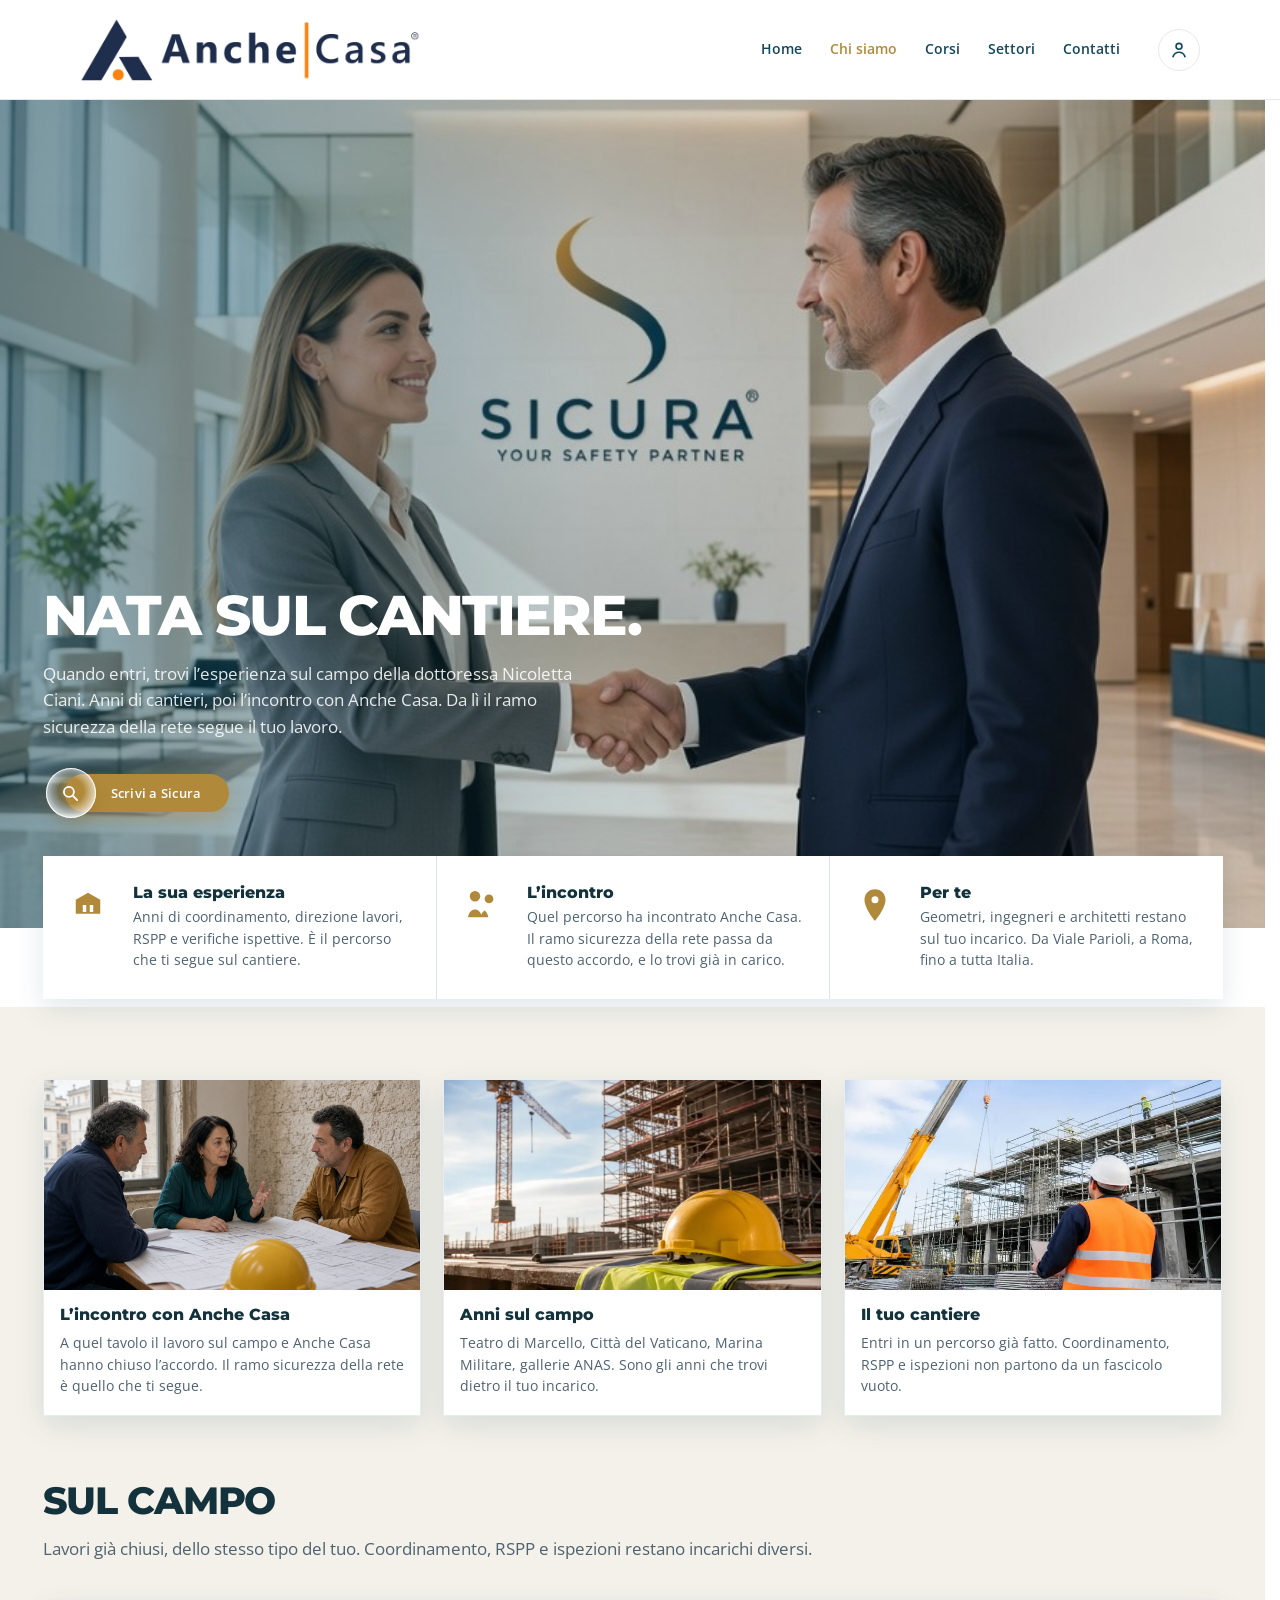
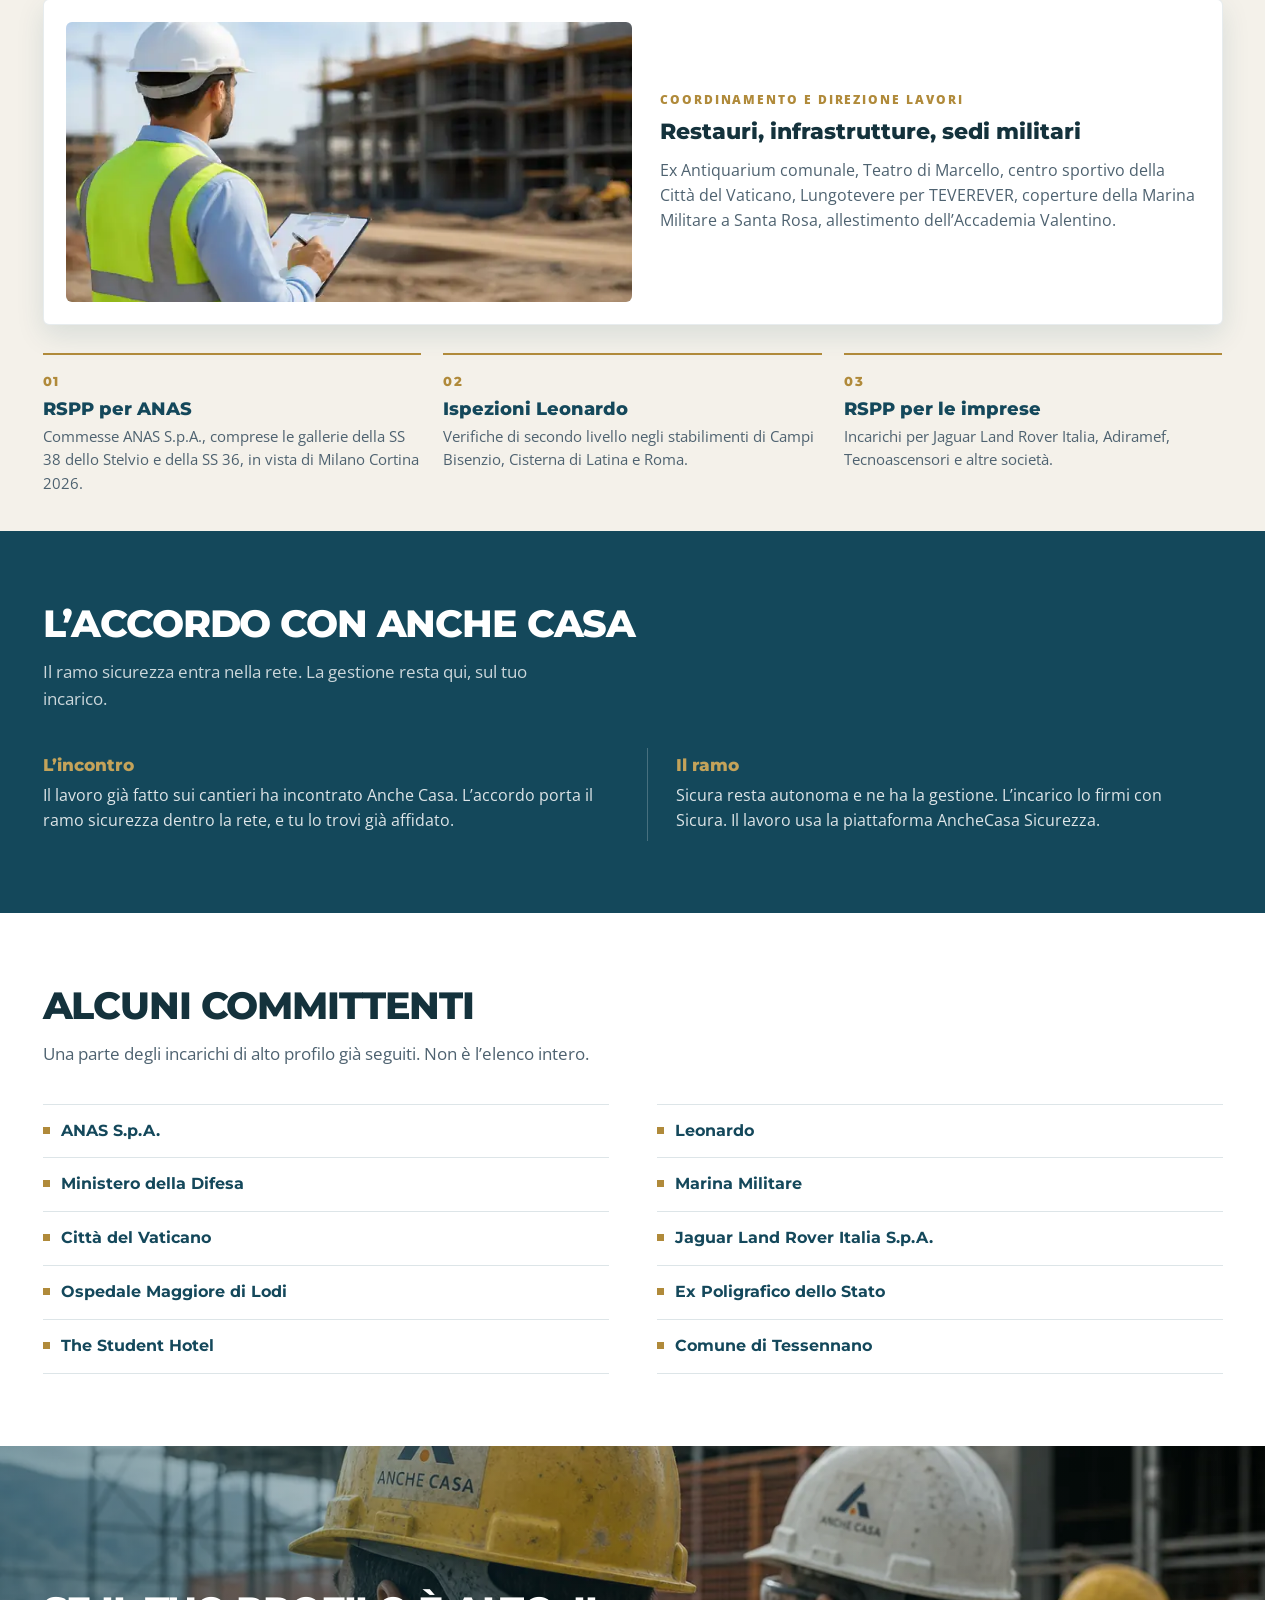
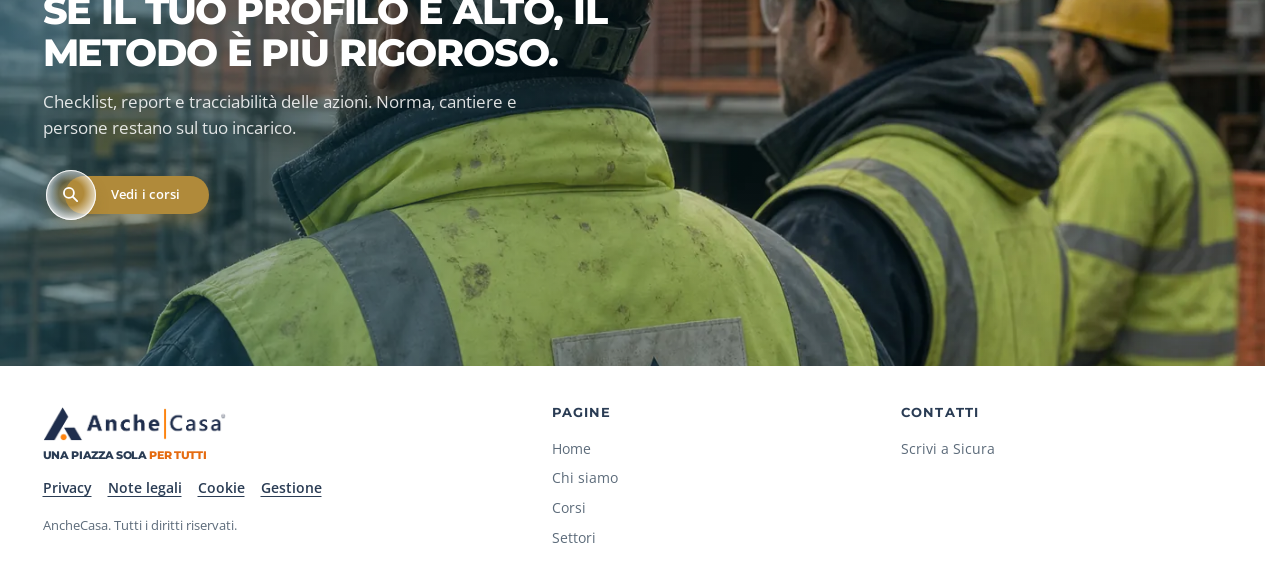
==== commit 5e5011a4: "Mostra per intero la stretta di mano in home da telefono e ingrandisce il logo AncheCasa senza stira" ====
--- a/chi-siamo.html
+++ b/chi-siamo.html
@@ -8,15 +8,15 @@
   <link rel="preconnect" href="https://fonts.googleapis.com" />
   <link rel="preconnect" href="https://fonts.gstatic.com" crossorigin />
   <link href="https://fonts.googleapis.com/css2?family=Montserrat:wght@600;700;800&family=Open+Sans:wght@400;600;700&display=swap" rel="stylesheet" />
-  <link rel="stylesheet" href="assets/site.css?v=28" />
-  <link rel="stylesheet" href="assets/home-az.css?v=25" />
+  <link rel="stylesheet" href="assets/site.css?v=30" />
+  <link rel="stylesheet" href="assets/home-az.css?v=30" />
   <link rel="stylesheet" href="assets/pagine.css?v=11" />
 </head>
 <body class="az-home pagina-chi">
   <header class="site-header">
     <div class="wrap nav">
       <div class="brand">
-        <a href="https://sito-preview.vercel.app/sito/index.html" aria-label="AncheCasa, vai al sito">
+        <a href="https://www.anchecasa.it/" aria-label="AncheCasa, vai al sito">
           <img class="anche" src="assets/anchecasa-orizzontale.png?v=1" alt="Anche Casa" />
         </a>
       </div>
@@ -192,6 +192,6 @@
     </section>
   </main>
   <div id="ac-footer"></div>
-  <script src="assets/site.js?v=18"></script>
+  <script src="assets/site.js?v=20"></script>
 </body>
 </html>
--- a/assets/site.css
+++ b/assets/site.css
@@ -31,7 +31,7 @@
   overflow-x: hidden;
   max-width: 100%;
   width: 100%;
-  padding-top: 86px;
+  padding-top: 100px;
 }
 img { max-width: 100%; height: auto; display: block; }
 a { color: inherit; text-decoration: none; }
@@ -173,7 +173,7 @@
   left: 0;
   right: 0;
   z-index: 50;
-  height: 86px;
+  height: 100px;
   box-sizing: border-box;
   background: #ffffff;
   border-bottom: 1px solid var(--line);
@@ -188,7 +188,7 @@
   height: 100%; min-height: 0; gap: 18px;
 }
 .brand { display: flex; align-items: center; gap: 14px; min-width: 0; flex: 0 0 auto; margin-right: auto; }
-.brand img.anche { height: 39.1px; width: auto; max-width: 208.25px; }
+.brand img.anche { height: 72px; width: auto; max-width: 340px; object-fit: contain; }
 .brand .partner {
   display: flex; align-items: center; gap: 10px;
   padding-left: 14px; border-left: 1px solid var(--line);
@@ -805,7 +805,7 @@
 @media (max-width: 1100px) {
   .sectors { grid-template-columns: repeat(3, 1fr); }
   .nav-links {
-    position: fixed; top: 86px; left: 25%; right: 0; bottom: 0;
+    position: fixed; top: 100px; left: 25%; right: 0; bottom: 0;
     margin: 0;
     flex-direction: column; align-items: stretch;
     background: rgba(255, 255, 255, 0.92);
@@ -876,12 +876,7 @@
   .copy { flex-direction: column; }
   .head-row { align-items: start; }
   .head-row .btn { width: 100%; }
-}
-@media (max-width: 420px) {
-  .brand { gap: 8px; }
-  .brand .partner { padding-left: 8px; }
-  .brand img.anche { height: 20.4px; width: auto; max-width: 110.5px; }
-  .brand .partner img.lockup { height: 18px; max-width: 88px; }
+  .brand img.anche { height: 66px; width: auto; max-width: 70vw; object-fit: contain; }
 }
 
 /* CONGELATO 23.09.2026. Footer Sicura (.ac-foot). Una fascia bianca.
--- a/assets/home-az.css
+++ b/assets/home-az.css
@@ -263,3 +263,26 @@
   .pagina-home .az-talk .talk-copy { min-height: 0; }
   .pagina-home .az-talk .lead { margin-top: 14px; }
 }
+@media (max-width: 700px) {
+  .pagina-home .az-hero {
+    min-height: 0;
+    display: block;
+  }
+  .pagina-home .az-hero-bg {
+    position: relative;
+    inset: auto;
+    display: block;
+    width: 100%;
+    height: auto;
+    min-height: 0;
+    max-height: none;
+    object-fit: contain;
+    object-position: center center;
+  }
+  .pagina-home .az-hero::after { display: none; }
+  .pagina-home .az-hero .wrap {
+    padding: 22px 0 36px;
+    background: #0E475B;
+  }
+  .pagina-home .az-strip-wrap { margin-top: 0; }
+}
